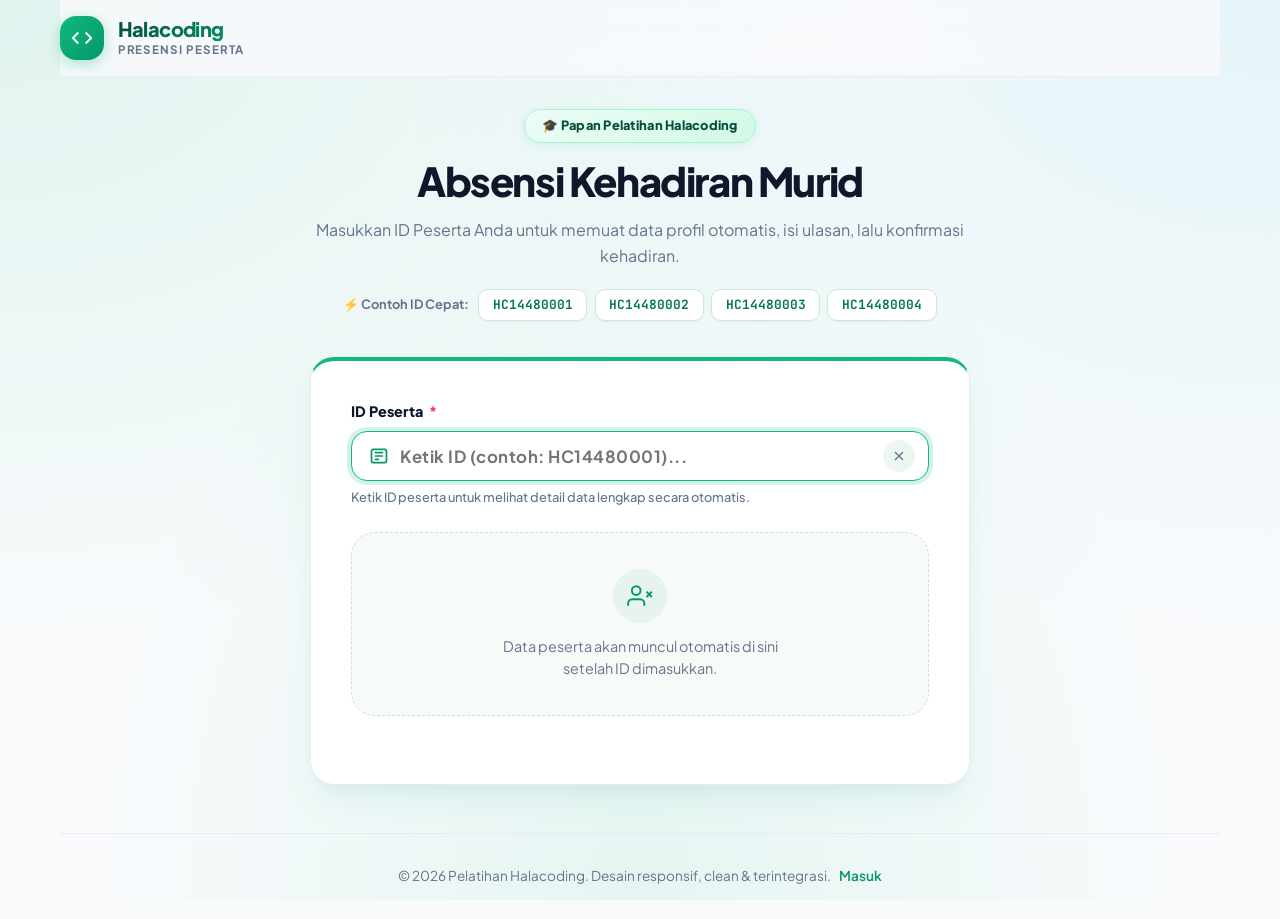
==== halacoding/index.html @ ab11a2e5 "nurid" ====
<!DOCTYPE html>
<html lang="id">

<head>
  <meta charset="UTF-8">
  <meta name="viewport" content="width=device-width, initial-scale=1.0">
  <title>Absensi Kehadiran Murid</title>
  <meta name="description" content="Sistem Presensi Pelatihan Halacoding - Cepat, Akurat, dan Terintegrasi Real-time">
  <link rel="icon" type="image/png" href="logo.png">
  <link rel="preconnect" href="https://fonts.googleapis.com">
  <link rel="preconnect" href="https://fonts.gstatic.com" crossorigin>
  <link href="https://fonts.googleapis.com/css2?family=Plus+Jakarta+Sans:wght@400;500;600;700;800&display=swap"
    rel="stylesheet">
  <link rel="stylesheet" href="style.css">
</head>

<body>
  <div class="app-container">
    <!-- Header / Navigation Bar -->
    <header class="navbar">
      <div class="nav-brand-wrap">
        <div class="nav-brand">
          <div class="logo-icon" id="brandLogoContainer">
            <img src="logo.png" alt="Logo Halacoding" id="brandLogoImg" class="brand-logo-img" style="display: none;"
              onload="this.style.display='block'; this.parentElement.classList.add('has-custom-logo');"
              onerror="this.style.display='none';">
            <svg viewBox="0 0 24 24" fill="none" stroke="currentColor" stroke-width="2">
              <polyline points="16 18 22 12 16 6"></polyline>
              <polyline points="8 6 2 12 8 18"></polyline>
            </svg>
          </div>
          <div class="brand-text">
            <span class="brand-name">Halacoding</span>
            <span class="brand-sub">Presensi Peserta</span>
          </div>
        </div>
      </div>
    </header>

    <!-- MAIN CONTENT WRAPPER -->
    <main class="main-content">

      <!-- ================= VIEW 1: ROLE PESERTA ================= -->
      <section id="viewPeserta" class="view-section active">
        <div class="section-hero">
          <div class="hero-badge">🎓 Papan Pelatihan Halacoding</div>
          <h1 class="hero-title">Absensi Kehadiran Murid</h1>
          <p class="hero-desc">Masukkan ID Peserta Anda untuk memuat data profil otomatis, isi ulasan, lalu konfirmasi
            kehadiran.</p>

          <!-- Quick ID Chips for Easy Mobile Testing -->
          <div class="quick-id-container">
            <span class="quick-label">⚡ Contoh ID Cepat:</span>
            <div class="quick-chips">
              <button type="button" class="chip-btn" onclick="fillQuickId('HC14480001')">HC14480001</button>
              <button type="button" class="chip-btn" onclick="fillQuickId('HC14480002')">HC14480002</button>
              <button type="button" class="chip-btn" onclick="fillQuickId('HC14480003')">HC14480003</button>
              <button type="button" class="chip-btn" onclick="fillQuickId('HC14480004')">HC14480004</button>
            </div>
          </div>
        </div>

        <div class="card form-card">
          <form id="formPresensi" onsubmit="handlePresensiSubmit(event)">
            <!-- Input ID Section -->
            <div class="form-group id-search-group">
              <label for="inputPesertaId" class="form-label">
                <span>ID Peserta</span>
                <span class="required">*</span>
              </label>
              <div class="input-with-action">
                <div class="input-icon-wrap">
                  <svg viewBox="0 0 24 24" fill="none" stroke="currentColor" stroke-width="2">
                    <rect x="3" y="4" width="18" height="16" rx="2"></rect>
                    <line x1="7" y1="8" x2="17" y2="8"></line>
                    <line x1="7" y1="12" x2="17" y2="12"></line>
                    <line x1="7" y1="16" x2="12" y2="16"></line>
                  </svg>
                </div>
                <input type="text" id="inputPesertaId" placeholder="Ketik ID (contoh: HC14480001)..." autocomplete="off"
                  autocapitalize="characters" autocorrect="off" spellcheck="false" autofocus
                  oninput="handleIdLookup()" />
                <button type="button" id="btnClearId" class="clear-btn" onclick="resetFormPeserta()" title="Bersihkan">
                  <svg viewBox="0 0 24 24" fill="none" stroke="currentColor" stroke-width="2">
                    <line x1="18" y1="6" x2="6" y2="18"></line>
                    <line x1="6" y1="6" x2="18" y2="18"></line>
                  </svg>
                </button>
              </div>
              <small class="helper-text" id="idHelperText">Ketik ID peserta untuk melihat detail data lengkap secara
                otomatis.</small>
            </div>

            <!-- Peserta Details Result Box (Initially hidden / empty state) -->
            <div id="pesertaDetailBox" class="peserta-detail-box state-empty">
              <!-- Empty state view -->
              <div class="empty-state" id="emptyStateLookup">
                <div class="empty-icon">
                  <svg viewBox="0 0 24 24" fill="none" stroke="currentColor" stroke-width="1.8">
                    <path d="M16 21v-2a4 4 0 0 0-4-4H5a4 4 0 0 0-4 4v2"></path>
                    <circle cx="8.5" cy="7" r="4"></circle>
                    <line x1="18" y1="8" x2="23" y2="13"></line>
                    <line x1="23" y1="8" x2="18" y2="13"></line>
                  </svg>
                </div>
                <p>Data peserta akan muncul otomatis di sini setelah ID dimasukkan.</p>
              </div>

              <!-- Found state profile card -->
              <div class="profile-card" id="profileCard" style="display: none;">
                <div class="profile-header">
                  <div class="avatar-wrapper" id="profileAvatar">
                    <!-- SVG Avatar dynamically injected -->
                  </div>
                  <div class="profile-main-meta">
                    <div class="profile-tag" id="profileBatch">Batch 4 - 2026</div>
                    <h3 class="profile-name" id="profileNama">Nama Peserta</h3>
                    <div class="profile-id-badge" id="profileIdBadge">HC-101</div>
                  </div>
                  <div class="status-indicator-badge" id="profileStatusBadge">
                    <span class="dot"></span>
                    <span id="profileStatusText">Siap Presensi</span>
                  </div>
                </div>

                <div class="profile-grid">
                  <div class="grid-item">
                    <span class="grid-label">Program Kelas</span>
                    <strong class="grid-value" id="profileTrack">-</strong>
                  </div>
                  <div class="grid-item">
                    <span class="grid-label">WhatsApp</span>
                    <strong class="grid-value" id="profileWhatsapp">-</strong>
                  </div>
                  <div class="grid-item">
                    <span class="grid-label">Institusi / Asal</span>
                    <strong class="grid-value" id="profileInstansi">-</strong>
                  </div>
                  <div class="grid-item">
                    <span class="grid-label">Mentor Pembimbing</span>
                    <strong class="grid-value" id="profileMentor">-</strong>
                  </div>
                </div>

                <!-- Warning if already attended -->
                <div id="alreadyAttendedAlert" class="alert-box alert-warning" style="display: none;">
                  <svg viewBox="0 0 24 24" fill="none" stroke="currentColor" stroke-width="2">
                    <circle cx="12" cy="12" r="10"></circle>
                    <line x1="12" y1="8" x2="12" y2="12"></line>
                    <line x1="12" y1="16" x2="12.01" y2="16"></line>
                  </svg>
                  <div>
                    <strong>Pemberitahuan:</strong> Peserta ini sudah melakukan presensi hari ini pada <span
                      id="prevAttendedTime">-</span>. Anda dapat memperbarui kritik & saran jika diperlukan.
                  </div>
                </div>
              </div>
            </div>

            <!-- Kritik dan Saran Section (Visible when ID is matched) -->
            <div id="feedbackSection" class="feedback-section" style="display: none;">
              <div class="form-group">
                <label for="inputKritikSaran" class="form-label">
                  <span>Masukan Kritik & Saran</span>
                  <span class="optional-tag">(Sangat Berharga)</span>
                </label>
                <textarea id="inputKritikSaran" rows="3"
                  placeholder="Tuliskan pengalaman, kesan, materi yang ingin dipelajari, atau saran perbaikan untuk pelatihan Halacoding hari ini..."></textarea>
              </div>

              <!-- Rating Pelatihan (Kesan Cepat) -->
              <div class="form-group rating-group">
                <label class="form-label">Kepuasan Materi Hari Ini:</label>
                <div class="rating-options">
                  <label class="rating-pill">
                    <input type="radio" name="ratingPelatihan" value="5" checked>
                    <span>🔥 Sangat Puas</span>
                  </label>
                  <label class="rating-pill">
                    <input type="radio" name="ratingPelatihan" value="4">
                    <span>👍 Bagus & Jelas</span>
                  </label>
                  <label class="rating-pill">
                    <input type="radio" name="ratingPelatihan" value="3">
                    <span>👌 Cukup Baik</span>
                  </label>
                </div>
              </div>

              <!-- Action Submit Button -->
              <div class="form-actions">
                <button type="submit" id="btnSubmitPresensi" class="btn-primary btn-submit">
                  <svg viewBox="0 0 24 24" fill="none" stroke="currentColor" stroke-width="2">
                    <path d="M22 11.08V12a10 10 0 1 1-5.93-9.14"></path>
                    <polyline points="22 4 12 14.01 9 11.01"></polyline>
                  </svg>
                  <span>Konfirmasi Presensi Sekarang</span>
                </button>
              </div>
            </div>
          </form>
        </div>
      </section>

      <!-- ================= VIEW 1.5: HALAMAN LOGIN ADMIN ================= -->
      <section id="viewAdminLogin" class="view-section" style="display: none;">
        <div class="login-container">
          <div class="card form-card login-card">
            <div class="login-header">
              <div class="login-icon-badge">
                <svg viewBox="0 0 24 24" fill="none" stroke="currentColor" stroke-width="2">
                  <rect x="3" y="11" width="18" height="11" rx="2" ry="2"></rect>
                  <path d="M7 11V7a5 5 0 0 1 10 0v4"></path>
                </svg>
              </div>
              <div class="hero-badge">🔐 Akses Khusus Pengelola</div>
              <h2 class="login-title">Login Administrator</h2>
              <p class="login-desc">Masukkan akun admin Anda untuk mengelola data rekap presensi pelatihan Halacoding.
              </p>
            </div>

            <!-- Error Notification -->
            <div id="loginErrorAlert" class="alert-box alert-login-error" style="display: none;">
              <svg viewBox="0 0 24 24" fill="none" stroke="currentColor" stroke-width="2">
                <circle cx="12" cy="12" r="10"></circle>
                <line x1="12" y1="8" x2="12" y2="12"></line>
                <line x1="12" y1="16" x2="12.01" y2="16"></line>
              </svg>
              <div id="loginErrorMessage">Username atau password salah!</div>
            </div>

            <form id="formAdminLogin" onsubmit="handleAdminLoginSubmit(event)">
              <div class="form-group">
                <label for="inputAdminUsername" class="form-label">
                  <span>Username Admin</span>
                  <span class="required">*</span>
                </label>
                <div class="input-with-action">
                  <div class="input-icon-wrap">
                    <svg viewBox="0 0 24 24" fill="none" stroke="currentColor" stroke-width="2">
                      <path d="M20 21v-2a4 4 0 0 0-4-4H8a4 4 0 0 0-4 4v2"></path>
                      <circle cx="12" cy="7" r="4"></circle>
                    </svg>
                  </div>
                  <input type="text" id="inputAdminUsername" placeholder="Masukkan username..." autocomplete="username"
                    required />
                </div>
              </div>

              <div class="form-group">
                <label for="inputAdminPassword" class="form-label">
                  <span>Password Admin</span>
                  <span class="required">*</span>
                </label>
                <div class="input-with-action">
                  <div class="input-icon-wrap">
                    <svg viewBox="0 0 24 24" fill="none" stroke="currentColor" stroke-width="2">
                      <rect x="3" y="11" width="18" height="11" rx="2" ry="2"></rect>
                      <path d="M7 11V7a5 5 0 0 1 10 0v4"></path>
                    </svg>
                  </div>
                  <input type="password" id="inputAdminPassword" placeholder="Masukkan password..."
                    autocomplete="current-password" required />
                  <button type="button" class="password-toggle-btn" onclick="toggleAdminPasswordVisibility()"
                    title="Lihat/Sembunyikan Password">
                    <svg id="eyeIcon" viewBox="0 0 24 24" fill="none" stroke="currentColor" stroke-width="2">
                      <path d="M1 12s4-8 11-8 11 8 11 8-4 8-11 8-11-8-11-8z"></path>
                      <circle cx="12" cy="12" r="3"></circle>
                    </svg>
                  </button>
                </div>
              </div>



              <div class="login-actions">
                <button type="submit" id="btnSubmitAdminLogin" class="btn-primary btn-submit">
                  <svg viewBox="0 0 24 24" fill="none" stroke="currentColor" stroke-width="2">
                    <path d="M15 3h4a2 2 0 0 1 2 2v14a2 2 0 0 1-2 2h-4"></path>
                    <polyline points="10 17 15 12 10 7"></polyline>
                    <line x1="15" y1="12" x2="3" y2="12"></line>
                  </svg>
                  <span>Masuk ke Dashboard Admin</span>
                </button>

                <button type="button" class="btn-secondary btn-block" onclick="switchRole('peserta')">
                  <span>← Kembali ke Halaman Peserta</span>
                </button>
              </div>
            </form>
          </div>
        </div>
      </section>

      <!-- ================= VIEW 2: ROLE ADMIN (REKAP DATA) ================= -->
      <section id="viewAdmin" class="view-section" style="display: none;">
        <div class="admin-header-bar">
          <div>
            <div class="admin-title-badge-row">
              <span class="hero-badge badge-admin">⚡ Dashboard Pengelola</span>
              <span class="status-live-pill"><span class="pulse-dot"></span> Database MySQL Aktif</span>
            </div>
            <h2 class="admin-title">Rekap Presensi Pelatihan Halacoding</h2>
            <p class="admin-desc">Pantau kehadiran peserta dan tinjau kritik serta saran secara real-time.</p>
          </div>
          <div class="admin-actions-top">
            <button class="btn-secondary" onclick="switchRole('peserta')" title="Kembali ke formulir presensi peserta">
              <svg viewBox="0 0 24 24" fill="none" stroke="currentColor" stroke-width="2">
                <path d="M19 12H5M12 19l-7-7 7-7" />
              </svg>
              <span>Form Presensi</span>
            </button>
            <button class="btn-secondary" onclick="exportDataExcel()"
              title="Ekspor data rekap presensi ke file Microsoft Excel (.xlsx)">
              <svg viewBox="0 0 24 24" fill="none" stroke="currentColor" stroke-width="2">
                <path d="M21 15v4a2 2 0 0 1-2 2H5a2 2 0 0 1-2-2v-4"></path>
                <polyline points="7 10 12 15 17 10"></polyline>
                <line x1="12" y1="15" x2="12" y2="3"></line>
              </svg>
              <span>Export Excel</span>
            </button>
            <button class="btn-primary" onclick="openImportModal()" id="btnImportPeserta"
              title="Import data peserta baru sekaligus dari file Excel atau CSV">
              <svg viewBox="0 0 24 24" fill="none" stroke="currentColor" stroke-width="2">
                <path d="M21 15v4a2 2 0 0 1-2 2H5a2 2 0 0 1-2-2v-4"></path>
                <polyline points="17 8 12 3 7 8"></polyline>
                <line x1="12" y1="3" x2="12" y2="15"></line>
              </svg>
              <span>Import Peserta</span>
            </button>
            <button class="btn-danger" onclick="confirmResetPeserta()" id="btnKosongkanPeserta"
              title="Kosongkan seluruh data peserta master">
              <svg viewBox="0 0 24 24" fill="none" stroke="currentColor" stroke-width="2">
                <path d="M16 21v-2a4 4 0 0 0-4-4H5a4 4 0 0 0-4 4v2"></path>
                <circle cx="8.5" cy="7" r="4"></circle>
                <line x1="18" y1="8" x2="23" y2="13"></line>
                <line x1="23" y1="8" x2="18" y2="13"></line>
              </svg>
              <span>Kosongkan Peserta</span>
            </button>
            <button class="btn-danger" onclick="confirmResetData()" title="Hapus seluruh riwayat presensi">
              <svg viewBox="0 0 24 24" fill="none" stroke="currentColor" stroke-width="2">
                <polyline points="3 6 5 6 21 6"></polyline>
                <path d="M19 6v14a2 2 0 0 1-2 2H7a2 2 0 0 1-2-2V6m3 0V4a2 2 0 0 1 2-2h4a2 2 0 0 1 2 2v2"></path>
              </svg>
              <span>Reset Rekap</span>
            </button>
            <button class="btn-secondary btn-logout" onclick="handleAdminLogout()" title="Keluar dari sesi Admin">
              <svg viewBox="0 0 24 24" fill="none" stroke="currentColor" stroke-width="2">
                <path d="M9 21H5a2 2 0 0 1-2-2V5a2 2 0 0 1 2-2h4"></path>
                <polyline points="16 17 21 12 16 7"></polyline>
                <line x1="21" y1="12" x2="9" y2="12"></line>
              </svg>
              <span>Keluar (Logout)</span>
            </button>
          </div>
        </div>

        <!-- Metric Stat Cards -->
        <div class="stats-grid">
          <div class="stat-card">
            <div class="stat-icon icon-blue">
              <svg viewBox="0 0 24 24" fill="none" stroke="currentColor" stroke-width="2">
                <path d="M17 21v-2a4 4 0 0 0-4-4H5a4 4 0 0 0-4 4v2"></path>
                <circle cx="9" cy="7" r="4"></circle>
                <path d="M23 21v-2a4 4 0 0 0-3-3.87"></path>
                <path d="M16 3.13a4 4 0 0 1 0 7.75"></path>
              </svg>
            </div>
            <div class="stat-content">
              <span class="stat-label">Total Terdaftar</span>
              <h3 class="stat-value" id="statTotalPeserta">0</h3>
            </div>
          </div>

          <div class="stat-card">
            <div class="stat-icon icon-green">
              <svg viewBox="0 0 24 24" fill="none" stroke="currentColor" stroke-width="2">
                <path d="M22 11.08V12a10 10 0 1 1-5.93-9.14"></path>
                <polyline points="22 4 12 14.01 9 11.01"></polyline>
              </svg>
            </div>
            <div class="stat-content">
              <span class="stat-label">Hadir Hari Ini</span>
              <h3 class="stat-value" id="statTotalHadir">0</h3>
            </div>
          </div>

          <div class="stat-card">
            <div class="stat-icon icon-orange">
              <svg viewBox="0 0 24 24" fill="none" stroke="currentColor" stroke-width="2">
                <circle cx="12" cy="12" r="10"></circle>
                <line x1="12" y1="8" x2="12" y2="12"></line>
                <line x1="12" y1="16" x2="12.01" y2="16"></line>
              </svg>
            </div>
            <div class="stat-content">
              <span class="stat-label">Belum Presensi</span>
              <h3 class="stat-value" id="statBelumHadir">0</h3>
            </div>
          </div>

          <div class="stat-card">
            <div class="stat-icon icon-purple">
              <svg viewBox="0 0 24 24" fill="none" stroke="currentColor" stroke-width="2">
                <path
                  d="M21 11.5a8.38 8.38 0 0 1-.9 3.8 8.5 8.5 0 0 1-7.6 4.7 8.38 8.38 0 0 1-3.8-.9L3 21l1.9-5.7a8.38 8.38 0 0 1-.9-3.8 8.5 8.5 0 0 1 4.7-7.6 8.38 8.38 0 0 1 3.8-.9h.5a8.48 8.48 0 0 1 8 8v.5z">
                </path>
              </svg>
            </div>
            <div class="stat-content">
              <span class="stat-label">Total Saran Masuk</span>
              <h3 class="stat-value" id="statTotalFeedback">0</h3>
            </div>
          </div>
        </div>

        <!-- Table Filtering & Search Toolbar -->
        <div class="card table-card">
          <div class="table-toolbar">
            <div class="search-box">
              <svg viewBox="0 0 24 24" fill="none" stroke="currentColor" stroke-width="2">
                <circle cx="11" cy="11" r="8"></circle>
                <line x1="21" y1="21" x2="16.65" y2="16.65"></line>
              </svg>
              <input type="text" id="adminSearchInput" placeholder="Cari berdasarkan nama, ID, atau instansi..."
                oninput="renderAdminTable()" />
            </div>

            <div class="filter-controls">
              <select id="filterTrack" onchange="renderAdminTable()">
                <option value="ALL">Semua Kelas / Track</option>
                <option value="Fullstack Web (React & Node)">Fullstack Web</option>
                <option value="Python & AI Engineering">Python & AI</option>
                <option value="Mobile App (Flutter)">Mobile Flutter</option>
                <option value="UI/UX & Product Design">UI/UX Design</option>
                <option value="Cloud & DevOps">Cloud & DevOps</option>
              </select>

              <select id="filterStatus" onchange="renderAdminTable()">
                <option value="ALL">Semua Status</option>
                <option value="HADIR">Hadir</option>
                <option value="BELUM">Belum Presensi</option>
              </select>
            </div>
          </div>

          <!-- Attendance Table Responsive -->
          <div class="table-responsive">
            <table class="data-table">
              <thead>
                <tr>
                  <th>No</th>
                  <th>ID Peserta</th>
                  <th>Peserta</th>
                  <th>Kelas & Instansi</th>
                  <th>Waktu Presensi</th>
                  <th>Status</th>
                  <th>Kritik & Saran</th>
                  <th>Aksi</th>
                </tr>
              </thead>
              <tbody id="adminTableBody">
                <!-- Dynamically loaded rows -->
              </tbody>
            </table>
          </div>

          <!-- Empty table indicator -->
          <div id="tableEmptyState" class="table-empty" style="display: none;">
            <p>Tidak ada data peserta yang cocok dengan filter atau pencarian Anda.</p>
          </div>
        </div>
      </section>

    </main>

    <!-- Footer -->
    <footer class="app-footer">
      <p>© 2026 Pelatihan Halacoding. Desain responsif, clean & terintegrasi. <a href="javascript:void(0)"
          id="btnAdminMasuk" class="footer-link-masuk" onclick="openAdminLogin()" title="Halaman Login Admin">Masuk</a>
      </p>
    </footer>
  </div>

  <!-- ================= POP-UP CENTANG MENARIK (SUCCESS MODAL) ================= -->
  <div id="modalSuccess" class="modal-backdrop" onclick="closeModalOnBackdrop(event)">
    <!-- Fullscreen Confetti Particle Canvas -->
    <canvas id="confettiCanvas" class="confetti-canvas-fullscreen"></canvas>

    <div class="modal-card modal-success-card" onclick="event.stopPropagation()">
      <button class="modal-close-corner" onclick="closeSuccessModal()" title="Tutup pop-up" aria-label="Tutup">
        <svg viewBox="0 0 24 24" fill="none" stroke="currentColor" stroke-width="2.5">
          <line x1="18" y1="6" x2="6" y2="18"></line>
          <line x1="6" y1="6" x2="18" y2="18"></line>
        </svg>
      </button>

      <!-- Animated Checkmark Container with Radiant Rings -->
      <div class="success-hero-header">
        <div class="pulse-ring ring-1"></div>
        <div class="pulse-ring ring-2"></div>
        <div class="checkmark-circle-celebrate">
          <svg class="checkmark-svg" viewBox="0 0 52 52">
            <circle class="checkmark-circle-bg" cx="26" cy="26" r="24" fill="none" />
            <path class="checkmark-check" fill="none" d="M14.1 27.2l7.1 7.2 16.7-16.8" />
          </svg>
        </div>
      </div>

      <div class="modal-body-content">
        <div class="success-badge-wrap">
          <span class="badge-success-pill">
            <span class="pulse-dot"></span>
            Presensi Berhasil Dikonfirmasi
          </span>
        </div>

        <h2 class="modal-title">Terima Kasih, <span id="modalPesertaNama">Peserta</span>! 🎉</h2>
        <p class="modal-subtitle">Kehadiran Anda pada sesi pelatihan <strong>Halacoding</strong> hari ini telah berhasil
          diverifikasi dan tersimpan otomatis ke database.</p>

        <!-- Digital Attendance Pass Card -->
        <div class="digital-pass-card">
          <div class="pass-header">
            <div class="pass-badge">
              <svg viewBox="0 0 24 24" fill="none" stroke="currentColor" stroke-width="2">
                <path d="M12 22s8-4 8-10V5l-8-3-8 3v7c0 6 8 10 8 10z"></path>
              </svg>
              <span>OFFICIAL ATTENDANCE PASS</span>
            </div>
            <div class="pass-status-tag">
              <span class="dot-green"></span>
              <span>TERCATAT HADIR</span>
            </div>
          </div>

          <div class="pass-body">
            <div class="pass-row">
              <div class="pass-col">
                <span class="pass-label">ID PESERTA</span>
                <span class="pass-id-badge" id="modalPesertaId">HC-101</span>
              </div>
              <div class="pass-col">
                <span class="pass-label">WAKTU PRESENSI</span>
                <strong class="pass-val text-mono" id="modalTimestamp">-</strong>
              </div>
            </div>

            <div class="pass-divider"></div>

            <div class="pass-row">
              <div class="pass-col full-width">
                <span class="pass-label">PROGRAM KELAS</span>
                <strong class="pass-val highlight-val" id="modalPesertaTrack">-</strong>
              </div>
            </div>

            <div class="pass-row" id="modalInstansiRow">
              <div class="pass-col full-width">
                <span class="pass-label">ASAL INSTITUSI / SEKOLAH</span>
                <strong class="pass-val" id="modalPesertaInstansi">-</strong>
              </div>
            </div>

            <div class="pass-row feedback-row" id="modalFeedbackRow" style="display: none;">
              <div class="pass-col full-width">
                <span class="pass-label">CATATAN KRITIK & SARAN</span>
                <div class="pass-feedback-quote">
                  <span class="quote-mark">“</span>
                  <em id="modalFeedbackText">-</em>
                  <span class="quote-mark">”</span>
                </div>
              </div>
            </div>
          </div>

          <div class="pass-footer">
            <div class="pass-security-seal">
              <svg viewBox="0 0 24 24" fill="none" stroke="currentColor" stroke-width="2">
                <rect x="3" y="11" width="18" height="11" rx="2" ry="2"></rect>
                <path d="M7 11V7a5 5 0 0 1 10 0v4"></path>
              </svg>
              <span>Tersinkron Database Server Pelatihan</span>
            </div>
          </div>
        </div>

        <!-- Action Buttons -->
        <div class="modal-buttons-celebrate">
          <button type="button" class="btn-primary btn-block btn-celebrate-primary" onclick="closeSuccessModal()">
            <svg viewBox="0 0 24 24" fill="none" stroke="currentColor" stroke-width="2.5">
              <polyline points="20 6 9 17 4 12"></polyline>
            </svg>
            <span>Selesai & Tutup</span>
          </button>

          <button type="button" class="btn-secondary btn-block btn-copy-proof" onclick="copyAttendanceProof()">
            <svg viewBox="0 0 24 24" fill="none" stroke="currentColor" stroke-width="2">
              <rect x="9" y="9" width="13" height="13" rx="2" ry="2"></rect>
              <path d="M5 15H4a2 2 0 0 1-2-2V4a2 2 0 0 1 2-2h9a2 2 0 0 1 2 2v1"></path>
            </svg>
            <span>Salin Bukti Presensi (WhatsApp)</span>
          </button>

          <button type="button" class="btn-link-rekap" onclick="goToAdminRekap()">
            <span>Lihat Rekap Seluruh Peserta &rarr;</span>
          </button>
        </div>
      </div>
    </div>
  </div>

  <!-- Detail Feedback Modal for Admin -->
  <div id="modalDetailFeedback" class="modal-backdrop" onclick="closeFeedbackDetailModal(event)">
    <div class="modal-card feedback-detail-card">
      <div class="modal-header-simple">
        <h3>Detail Masukan Peserta</h3>
        <button class="close-x-btn" onclick="closeFeedbackDetailModalDirect()">&times;</button>
      </div>
      <div class="modal-body-simple">
        <div class="detail-author">
          <div id="detailAvatarSmall" class="avatar-small"></div>
          <div>
            <h4 id="detailPesertaNama">-</h4>
            <span id="detailPesertaMeta">-</span>
          </div>
        </div>
        <div class="detail-feedback-box">
          <label>Kritik, Saran & Kesan:</label>
          <p id="detailFeedbackContent">Tidak ada masukan yang dituliskan.</p>
        </div>
        <div class="detail-rating-display">
          <span>Tingkat Kepuasan: </span>
          <strong id="detailRatingValue">🔥 Sangat Puas</strong>
        </div>
      </div>
      <div class="modal-actions-simple">
        <button class="btn-primary" onclick="closeFeedbackDetailModalDirect()">Tutup</button>
      </div>
    </div>
  </div>

  <!-- Modal Import Data Peserta Halacoding -->
  <div id="modalImportPeserta" class="modal-backdrop" onclick="closeImportModalOnBackdrop(event)">
    <div class="modal-card modal-card-large">
      <div class="modal-header-simple">
        <div class="modal-header-title-wrap">
          <div class="modal-header-icon-wrap">
            <svg viewBox="0 0 24 24" fill="none" stroke="currentColor" stroke-width="2">
              <path d="M21 15v4a2 2 0 0 1-2 2H5a2 2 0 0 1-2-2v-4"></path>
              <polyline points="17 8 12 3 7 8"></polyline>
              <line x1="12" y1="3" x2="12" y2="15"></line>
            </svg>
          </div>
          <div>
            <h3 class="modal-main-title">Import Data Peserta Halacoding</h3>
            <p class="modal-sub-title">Tambah atau perbarui data master peserta secara massal menggunakan file Excel
              (.xlsx) atau CSV.</p>
          </div>
        </div>
        <button type="button" class="close-x-btn" onclick="closeImportModal()">&times;</button>
      </div>

      <div class="modal-body-scrollable">
        <!-- Step 1: Download Template -->
        <div class="import-card-step">
          <div class="step-header">
            <span class="step-num-pill">Langkah 1</span>
            <div class="step-title-text">
              <h4>Unduh Format / Template Excel</h4>
              <p>Isi template ini dengan data peserta Anda agar kolom langsung teridentifikasi sistem.</p>
            </div>
          </div>
          <div class="template-action-buttons">
            <button type="button" class="btn-download-tmpl btn-tmpl-excel" onclick="downloadTemplateExcel()">
              <svg viewBox="0 0 24 24" fill="none" stroke="currentColor" stroke-width="2">
                <path d="M14 2H6a2 2 0 0 0-2 2v16a2 2 0 0 0 2 2h12a2 2 0 0 0 2-2V8z"></path>
                <polyline points="14 2 14 8 20 8"></polyline>
                <line x1="8" y1="13" x2="16" y2="13"></line>
                <line x1="8" y1="17" x2="16" y2="17"></line>
                <polyline points="10 9 9 9 8 9"></polyline>
              </svg>
              <div>
                <strong>Unduh Template Excel (.xlsx)</strong>
                <small>Format Microsoft Excel resmi (Direkomendasikan)</small>
              </div>
            </button>
            <button type="button" class="btn-download-tmpl btn-tmpl-csv" onclick="downloadTemplateCSV()">
              <svg viewBox="0 0 24 24" fill="none" stroke="currentColor" stroke-width="2">
                <path d="M14 2H6a2 2 0 0 0-2 2v16a2 2 0 0 0 2 2h12a2 2 0 0 0 2-2V8z"></path>
                <polyline points="14 2 14 8 20 8"></polyline>
              </svg>
              <div>
                <strong>Unduh Template CSV (.csv)</strong>
                <small>Format teks pemisah koma / semikolon</small>
              </div>
            </button>
          </div>
        </div>

        <!-- Step 2: Upload Dropzone -->
        <div class="import-card-step">
          <div class="step-header">
            <span class="step-num-pill">Langkah 2</span>
            <div class="step-title-text">
              <h4>Unggah File Excel atau CSV</h4>
              <p>Pilih file dari komputer Anda atau seret file langsung ke area di bawah.</p>
            </div>
          </div>

          <div class="import-dropzone" id="importDropzone" onclick="triggerImportFileInput()"
            ondragover="handleImportDragOver(event)" ondragleave="handleImportDragLeave(event)"
            ondrop="handleImportDrop(event)">
            <input type="file" id="fileImportPeserta"
              accept=".xlsx, .xls, .csv, application/vnd.openxmlformats-officedocument.spreadsheetml.sheet, application/vnd.ms-excel, text/csv"
              style="display: none;" onchange="handleImportFileSelect(event)" />
            <div class="dropzone-inner-icon">
              <svg viewBox="0 0 24 24" fill="none" stroke="currentColor" stroke-width="1.8">
                <path d="M21 15v4a2 2 0 0 1-2 2H5a2 2 0 0 1-2-2v-4"></path>
                <polyline points="17 8 12 3 7 8"></polyline>
                <line x1="12" y1="3" x2="12" y2="15"></line>
              </svg>
            </div>
            <div class="dropzone-inner-title">
              <strong>Klik untuk memilih file</strong> atau seret file ke area ini
            </div>
            <div class="dropzone-inner-hint">Mendukung format: Microsoft Excel (.xlsx, .xls) & Comma Separated (.csv)
            </div>
          </div>

          <!-- File Loaded Info Card -->
          <div id="fileLoadedCard" class="file-loaded-card" style="display: none;">
            <div class="file-loaded-icon">
              <svg viewBox="0 0 24 24" fill="none" stroke="currentColor" stroke-width="2">
                <path d="M13 2H6a2 2 0 0 0-2 2v16a2 2 0 0 0 2 2h12a2 2 0 0 0 2-2V9z"></path>
                <polyline points="13 2 13 9 20 9"></polyline>
              </svg>
            </div>
            <div class="file-loaded-details">
              <span class="file-loaded-name" id="importFileName">nama_file.xlsx</span>
              <span class="file-loaded-meta" id="importFileMeta">0 KB • Menghitung baris...</span>
            </div>
            <button type="button" class="file-loaded-remove-btn" onclick="resetImportFile()" title="Ganti file">
              <svg viewBox="0 0 24 24" fill="none" stroke="currentColor" stroke-width="2">
                <line x1="18" y1="6" x2="6" y2="18"></line>
                <line x1="6" y1="6" x2="18" y2="18"></line>
              </svg>
            </button>
          </div>
        </div>

        <!-- Step 3: Import Mode Settings -->
        <div class="import-card-step">
          <div class="step-header">
            <span class="step-num-pill">Langkah 3</span>
            <div class="step-title-text">
              <h4>Metode Penggabungan Data</h4>
              <p>Tentukan bagaimana sistem menangani data peserta yang sudah ada.</p>
            </div>
          </div>
          <div class="import-mode-radios">
            <label class="mode-radio-box">
              <input type="radio" name="importMergeMode" value="merge" checked>
              <div class="mode-radio-desc">
                <span class="mode-radio-heading">🔄 Tambah & Perbarui (Direkomendasikan)</span>
                <span class="mode-radio-sub">Peserta baru akan ditambahkan. Peserta dengan ID yang sama akan diperbarui
                  datanya. Riwayat presensi yang telah dicatat tetap tersimpan aman.</span>
              </div>
            </label>
            <label class="mode-radio-box">
              <input type="radio" name="importMergeMode" value="replace">
              <div class="mode-radio-desc">
                <span class="mode-radio-heading">⚠️ Gantikan Semua Peserta (Reset Master)</span>
                <span class="mode-radio-sub">Seluruh daftar master peserta sebelumnya akan diganti sepenuhnya dengan
                  data baru dari file ini.</span>
              </div>
            </label>
          </div>
        </div>

        <!-- Preview Table Section -->
        <div id="importPreviewArea" class="import-preview-area" style="display: none;">
          <div class="preview-status-bar">
            <span class="preview-badge-pill" id="previewBadgeCount">✓ 0 Peserta Valid</span>
            <span class="preview-skipped-text" id="previewSkippedCount" style="display: none;"></span>
          </div>
          <div class="table-responsive preview-table-container">
            <table class="data-table preview-data-table">
              <thead>
                <tr>
                  <th>No</th>
                  <th>ID Peserta</th>
                  <th>Nama Lengkap</th>
                  <th>WhatsApp</th>
                  <th>Track Pelatihan</th>
                  <th>Institusi / Asal</th>
                  <th>Mentor</th>
                  <th>Batch</th>
                </tr>
              </thead>
              <tbody id="importPreviewTableBody">
                <!-- Rows injected dynamically -->
              </tbody>
            </table>
          </div>
          <div id="previewMoreInfo" class="preview-more-info" style="display: none;"></div>
        </div>

      </div>

      <!-- Modal Footer Action Buttons -->
      <div class="modal-footer-action-bar">
        <button type="button" class="btn-secondary" onclick="closeImportModal()">
          <span>Batal</span>
        </button>
        <button type="button" class="btn-primary" id="btnConfirmImportAction" onclick="executeImportParticipants()"
          disabled>
          <svg viewBox="0 0 24 24" fill="none" stroke="currentColor" stroke-width="2">
            <polyline points="20 6 9 17 4 12"></polyline>
          </svg>
          <span>Konfirmasi & Simpan Import</span>
        </button>
      </div>
    </div>
  </div>

  <!-- Toast Notification Element -->
  <div id="toastNotification" class="toast-notification" style="display: none;">
    <div class="toast-icon" id="toastIcon">✓</div>
    <div class="toast-message" id="toastMessage">Operasi berhasil dilakukan</div>
  </div>

  <!-- Scripts: SheetJS for Excel (.xlsx/.xls) reading & writing -->
  <script src="xlsx.full.min.js"></script>
  <!-- Data Master Peserta (Tersimpan Langsung di Kode) -->
  <script src="data-peserta.js"></script>
  <script src="app.js"></script>
</body>

</html>
---- halacoding/style.css ----
/* ========================================================
   Halacoding Attendance System - Ultra-Modern & Mobile-First
   Theme: Radiant Emerald Glassmorphism & High-Contrast Slate
   Designed for Exceptional Polish, Mobile Responsiveness & Speed
   ======================================================== */

@import url('https://fonts.googleapis.com/css2?family=Plus+Jakarta+Sans:wght@400;500;600;700;800&family=JetBrains+Mono:wght@500;700&display=swap');

:root {
  --font-sans: 'Plus Jakarta Sans', -apple-system, BlinkMacSystemFont, "Segoe UI", Roboto, sans-serif;
  --font-mono: 'JetBrains Mono', monospace;

  /* Modern Emerald Palette */
  --emerald-50: #ecfdf5;
  --emerald-100: #d1fae5;
  --emerald-200: #a7f3d0;
  --emerald-300: #6ee7b7;
  --emerald-400: #34d399;
  --emerald-500: #10b981;
  --emerald-600: #059669;
  --emerald-700: #047857;
  --emerald-800: #065f46;
  --emerald-900: #064e3b;
  --emerald-950: #022c22;

  /* Accent Colors */
  --cyan-accent: #06b6d4;
  --cyan-light: #cffafe;
  --violet-accent: #8b5cf6;
  --violet-light: #ede9fe;
  --amber-accent: #f59e0b;
  --amber-light: #fef3c7;
  --rose-accent: #f43f5e;
  --rose-light: #ffe4e6;

  /* Text & Surfaces */
  --bg-body: #f8fafc;
  --bg-card: rgba(255, 255, 255, 0.94);
  --bg-card-subtle: rgba(248, 250, 252, 0.85);
  --border-card: rgba(226, 232, 240, 0.85);
  --border-card-hover: rgba(16, 185, 129, 0.35);

  --text-main: #0f172a;
  --text-body: #334155;
  --text-muted: #64748b;
  --text-light: #94a3b8;

  /* Gradients */
  --grad-primary: linear-gradient(135deg, #10b981 0%, #059669 100%);
  --grad-primary-hover: linear-gradient(135deg, #34d399 0%, #10b981 100%);
  --grad-text: linear-gradient(135deg, #064e3b 0%, #059669 100%);
  --grad-soft: linear-gradient(135deg, #ecfdf5 0%, #d1fae5 100%);
  --grad-dark: linear-gradient(135deg, #0f172a 0%, #1e293b 100%);
  --grad-accent: linear-gradient(135deg, #10b981 0%, #06b6d4 100%);

  /* Multi-Layered Shadows */
  --shadow-xs: 0 1px 2px 0 rgba(15, 23, 42, 0.05);
  --shadow-sm: 0 2px 4px 0 rgba(15, 23, 42, 0.05), 0 1px 2px -1px rgba(15, 23, 42, 0.05);
  --shadow-md: 0 8px 20px -4px rgba(15, 23, 42, 0.06), 0 4px 8px -2px rgba(15, 23, 42, 0.04);
  --shadow-lg: 0 16px 36px -8px rgba(16, 185, 129, 0.12), 0 8px 16px -4px rgba(15, 23, 42, 0.04);
  --shadow-xl: 0 24px 48px -12px rgba(16, 185, 129, 0.16), 0 12px 24px -6px rgba(15, 23, 42, 0.05);
  --shadow-btn: 0 8px 24px -4px rgba(16, 185, 129, 0.4);
  --shadow-glow: 0 0 25px rgba(16, 185, 129, 0.3);

  /* Border Radii */
  --radius-xs: 6px;
  --radius-sm: 10px;
  --radius-md: 16px;
  --radius-lg: 24px;
  --radius-xl: 32px;
  --radius-full: 9999px;

  /* Transitions */
  --transition: all 0.22s cubic-bezier(0.16, 1, 0.3, 1);
  --transition-slow: all 0.4s cubic-bezier(0.16, 1, 0.3, 1);
}

/* CSS Reset & Defaults */
*, *::before, *::after {
  box-sizing: border-box;
  margin: 0;
  padding: 0;
  -webkit-tap-highlight-color: transparent;
}

html {
  scroll-behavior: smooth;
  text-size-adjust: 100%;
  -webkit-text-size-adjust: 100%;
}

body {
  font-family: var(--font-sans);
  background-color: var(--bg-body);
  background-image: 
    radial-gradient(at 0% 0%, rgba(16, 185, 129, 0.1) 0px, transparent 50%),
    radial-gradient(at 100% 0%, rgba(6, 182, 212, 0.08) 0px, transparent 50%),
    radial-gradient(at 50% 100%, rgba(16, 185, 129, 0.08) 0px, transparent 60%);
  background-attachment: fixed;
  color: var(--text-body);
  line-height: 1.5;
  -webkit-font-smoothing: antialiased;
  -moz-osx-font-smoothing: grayscale;
  min-height: 100vh;
  display: flex;
  flex-direction: column;
  overflow-x: hidden;
}

/* App Container */
.app-container {
  display: flex;
  flex-direction: column;
  min-height: 100vh;
  max-width: 1200px;
  margin: 0 auto;
  width: 100%;
  padding: 0 1.25rem;
}

/* ========================================================
   HEADER / NAVBAR (GLASSMORPHIC & MOBILE-READY)
   ======================================================== */
.navbar {
  display: flex;
  align-items: center;
  justify-content: space-between;
  padding: 1rem 0;
  border-bottom: 1px solid rgba(226, 232, 240, 0.7);
  gap: 1rem;
  position: sticky;
  top: 0;
  z-index: 40;
  background: rgba(248, 250, 252, 0.85);
  backdrop-filter: blur(16px);
  -webkit-backdrop-filter: blur(16px);
  transition: var(--transition);
}

.nav-brand-wrap {
  display: flex;
  align-items: center;
}

.nav-brand {
  display: flex;
  align-items: center;
  gap: 0.85rem;
  text-decoration: none;
}

.logo-icon {
  width: 44px;
  height: 44px;
  border-radius: var(--radius-md);
  background: var(--grad-primary);
  display: flex;
  align-items: center;
  justify-content: center;
  color: #ffffff;
  box-shadow: 0 4px 14px rgba(16, 185, 129, 0.35);
  flex-shrink: 0;
  transition: var(--transition);
}

.logo-icon:hover {
  transform: scale(1.05) rotate(2deg);
}

.logo-icon svg {
  width: 22px;
  height: 22px;
}

.logo-icon.has-custom-logo {
  background: transparent;
  box-shadow: none;
  width: auto;
  height: auto;
  min-width: 44px;
  max-height: 48px;
  padding: 0;
  border-radius: var(--radius-sm);
}

.logo-icon.has-custom-logo svg {
  display: none !important;
}

.logo-icon.has-custom-logo:hover {
  transform: scale(1.04);
}

.brand-logo-img {
  max-height: 44px;
  max-width: 180px;
  width: auto;
  height: auto;
  object-fit: contain;
  display: none;
  border-radius: var(--radius-sm);
}

.brand-text {
  display: flex;
  flex-direction: column;
}

.brand-name {
  font-size: 1.25rem;
  font-weight: 800;
  letter-spacing: -0.03em;
  background: var(--grad-text);
  -webkit-background-clip: text;
  -webkit-text-fill-color: transparent;
  line-height: 1.2;
}

.brand-sub {
  font-size: 0.725rem;
  font-weight: 700;
  color: var(--text-muted);
  text-transform: uppercase;
  letter-spacing: 0.08em;
}

/* Nav Actions Container */
.nav-actions-wrap {
  display: flex;
  align-items: center;
  gap: 0.75rem;
}

/* Header Right Session Status Badge */
.session-status-badge {
  display: inline-flex;
  align-items: center;
  gap: 0.55rem;
  background: rgba(236, 253, 245, 0.95);
  border: 1px solid var(--emerald-200);
  color: var(--emerald-800);
  padding: 0.4rem 0.95rem;
  border-radius: var(--radius-full);
  font-size: 0.785rem;
  font-weight: 700;
  box-shadow: 0 1px 3px rgba(16, 185, 129, 0.08);
  letter-spacing: 0.01em;
}

/* Back to Katalog Button */
.btn-back-katalog {
  display: inline-flex;
  align-items: center;
  gap: 0.45rem;
  padding: 0.5rem 0.95rem;
  font-size: 0.825rem;
  font-weight: 700;
  color: var(--text-body);
  background: var(--bg-card);
  border: 1px solid var(--border-card);
  border-radius: var(--radius-full);
  text-decoration: none;
  transition: var(--transition);
  box-shadow: var(--shadow-xs);
  white-space: nowrap;
}

.btn-back-katalog svg {
  width: 14px;
  height: 14px;
  color: var(--emerald-600);
}

.btn-back-katalog:hover {
  background: #ffffff;
  border-color: var(--emerald-500);
  color: var(--emerald-700);
  transform: translateY(-1px);
  box-shadow: var(--shadow-sm);
}

/* Role Switcher Pill */
.role-switcher-container {
  display: flex;
  align-items: center;
}

.role-pill {
  display: flex;
  background: #e2ede7;
  padding: 4px;
  border-radius: var(--radius-full);
  gap: 4px;
  border: 1px solid rgba(167, 243, 208, 0.6);
  box-shadow: inset 0 1px 3px rgba(0, 0, 0, 0.05);
}

.role-btn {
  display: inline-flex;
  align-items: center;
  gap: 0.45rem;
  padding: 0.5rem 1.1rem;
  font-size: 0.85rem;
  font-weight: 700;
  font-family: inherit;
  border: none;
  background: transparent;
  color: var(--text-muted);
  border-radius: var(--radius-full);
  cursor: pointer;
  transition: var(--transition);
  min-height: 38px;
}

.role-btn svg {
  width: 15px;
  height: 15px;
}

.role-btn:hover {
  color: var(--emerald-900);
}

.role-btn.active {
  background: var(--grad-primary);
  color: #ffffff;
  box-shadow: 0 3px 12px rgba(16, 185, 129, 0.4);
}

.rekap-badge {
  background: rgba(255, 255, 255, 0.28);
  color: #ffffff;
  font-size: 0.7rem;
  padding: 2px 7px;
  border-radius: var(--radius-full);
  font-weight: 800;
  margin-left: 2px;
}

.role-btn:not(.active) .rekap-badge {
  background: #c3e6d5;
  color: var(--emerald-900);
}

/* ========================================================
   MAIN CONTENT WRAPPER
   ======================================================== */
.main-content {
  flex: 1;
  padding: 2rem 0 3rem;
}

.view-section {
  animation: fadeInView 0.35s cubic-bezier(0.16, 1, 0.3, 1) forwards;
}

@keyframes fadeInView {
  from {
    opacity: 0;
    transform: translateY(8px);
  }
  to {
    opacity: 1;
    transform: translateY(0);
  }
}

/* ========================================================
   HERO SECTION
   ======================================================== */
.section-hero {
  text-align: center;
  max-width: 680px;
  margin: 0 auto 2.25rem;
}

.hero-badge {
  display: inline-flex;
  align-items: center;
  gap: 0.4rem;
  background: var(--grad-soft);
  color: var(--emerald-900);
  border: 1px solid var(--emerald-200);
  font-size: 0.8rem;
  font-weight: 800;
  padding: 0.4rem 1.1rem;
  border-radius: var(--radius-full);
  margin-bottom: 0.85rem;
  box-shadow: 0 2px 10px rgba(16, 185, 129, 0.12);
  letter-spacing: 0.02em;
}

.badge-admin {
  background: #f3e8ff;
  border-color: #e9d5ff;
  color: #7e22ce;
}

.admin-title-badge-row {
  display: flex;
  align-items: center;
  gap: 0.65rem;
  flex-wrap: wrap;
  margin-bottom: 0.65rem;
}

.status-live-pill {
  display: inline-flex;
  align-items: center;
  gap: 0.45rem;
  background: #ecfdf5;
  color: #047857;
  border: 1px solid #a7f3d0;
  font-size: 0.75rem;
  font-weight: 700;
  padding: 0.25rem 0.75rem;
  border-radius: var(--radius-full);
}

.pulse-dot {
  width: 7px;
  height: 7px;
  background: #10b981;
  border-radius: 50%;
  box-shadow: 0 0 8px #10b981;
  animation: pulse-ring 1.8s infinite cubic-bezier(0.4, 0, 0.6, 1);
}

@keyframes pulse-ring {
  0%, 100% {
    opacity: 1;
    transform: scale(1);
  }
  50% {
    opacity: 0.5;
    transform: scale(1.3);
  }
}

.hero-title {
  font-size: clamp(1.85rem, 4.5vw, 2.5rem);
  font-weight: 800;
  letter-spacing: -0.035em;
  color: var(--text-main);
  line-height: 1.22;
  margin-bottom: 0.75rem;
}

.hero-desc {
  font-size: 1rem;
  color: var(--text-muted);
  line-height: 1.6;
}

/* Quick ID Chips */
.quick-id-container {
  margin-top: 1.25rem;
  display: flex;
  align-items: center;
  justify-content: center;
  gap: 0.55rem;
  flex-wrap: wrap;
}

.quick-label {
  font-size: 0.8rem;
  font-weight: 700;
  color: var(--text-muted);
}

.quick-chips {
  display: flex;
  gap: 0.45rem;
  flex-wrap: wrap;
  justify-content: center;
}

.chip-btn {
  background: #ffffff;
  border: 1.5px solid #cce8da;
  padding: 0.35rem 0.85rem;
  border-radius: var(--radius-sm);
  font-size: 0.8rem;
  font-family: var(--font-mono);
  font-weight: 700;
  color: var(--emerald-700);
  cursor: pointer;
  transition: var(--transition);
  box-shadow: var(--shadow-xs);
  min-height: 32px;
}

.chip-btn:hover {
  background: var(--grad-soft);
  border-color: var(--emerald-500);
  color: var(--emerald-900);
  transform: translateY(-2px);
  box-shadow: 0 4px 12px rgba(16, 185, 129, 0.22);
}

.chip-btn:active {
  transform: scale(0.96);
}

/* ========================================================
   CARD CONTAINERS & FORMS
   ======================================================== */
.card {
  background: var(--bg-card);
  backdrop-filter: blur(20px);
  -webkit-backdrop-filter: blur(20px);
  border: 1px solid var(--border-card);
  border-radius: var(--radius-lg);
  box-shadow: var(--shadow-lg);
  overflow: hidden;
  transition: var(--transition);
}

.form-card {
  max-width: 660px;
  margin: 0 auto;
  padding: 2.5rem;
  border-top: 4px solid var(--emerald-500);
  position: relative;
}

.form-group {
  margin-bottom: 1.5rem;
}

.form-label {
  display: flex;
  align-items: center;
  gap: 0.35rem;
  font-size: 0.9rem;
  font-weight: 800;
  color: var(--text-main);
  margin-bottom: 0.55rem;
}

.required {
  color: var(--rose-accent);
}

.optional-tag {
  font-size: 0.75rem;
  font-weight: 600;
  color: var(--emerald-600);
}

.input-with-action {
  position: relative;
  display: flex;
  align-items: center;
}

.input-icon-wrap {
  position: absolute;
  left: 1.1rem;
  color: var(--emerald-600);
  display: flex;
  align-items: center;
  pointer-events: none;
  z-index: 2;
}

.input-icon-wrap svg {
  width: 20px;
  height: 20px;
}

input[type="text"],
input[type="password"],
textarea,
select {
  width: 100%;
  font-family: var(--font-sans);
  font-size: 1rem;
  color: var(--text-main);
  background: #ffffff;
  border: 1.5px solid #d2e8dd;
  border-radius: var(--radius-md);
  padding: 0.85rem 1.1rem;
  outline: none;
  transition: var(--transition);
  -webkit-appearance: none;
}

.input-with-action input[type="text"],
.input-with-action input[type="password"] {
  padding-left: 3rem;
  padding-right: 3.2rem;
  font-weight: 700;
  letter-spacing: 0.03em;
  font-size: 1.05rem;
}

input[type="password"] {
  letter-spacing: 0.15em;
}

input[type="text"]:focus,
input[type="password"]:focus,
textarea:focus,
select:focus {
  border-color: var(--emerald-500);
  box-shadow: 0 0 0 4px rgba(16, 185, 129, 0.18);
  background: #ffffff;
}

.clear-btn,
.password-toggle-btn {
  position: absolute;
  right: 0.85rem;
  background: #edf7f2;
  border: none;
  border-radius: var(--radius-full);
  width: 32px;
  height: 32px;
  display: flex;
  align-items: center;
  justify-content: center;
  color: var(--text-muted);
  cursor: pointer;
  transition: var(--transition);
  z-index: 2;
}

.clear-btn svg,
.password-toggle-btn svg {
  width: 16px;
  height: 16px;
}

.clear-btn:hover,
.password-toggle-btn:hover {
  background: #d8ece0;
  color: var(--emerald-900);
  transform: scale(1.05);
}

.helper-text {
  display: block;
  font-size: 0.8rem;
  color: var(--text-muted);
  margin-top: 0.45rem;
  font-weight: 500;
}

/* ========================================================
   PESERTA DETAIL RESULT BOX (DIGITAL ID PASS STYLE)
   ======================================================== */
.peserta-detail-box {
  background: #f7fbf8;
  border: 1.5px dashed #cbe3d6;
  border-radius: var(--radius-lg);
  margin-bottom: 1.75rem;
  transition: var(--transition);
  overflow: hidden;
}

.peserta-detail-box.state-empty {
  padding: 2.25rem 1.5rem;
  text-align: center;
}

.empty-state {
  display: flex;
  flex-direction: column;
  align-items: center;
  gap: 0.85rem;
}

.empty-icon {
  width: 54px;
  height: 54px;
  border-radius: 50%;
  background: #e6f4ed;
  display: flex;
  align-items: center;
  justify-content: center;
  color: var(--emerald-600);
}

.empty-icon svg {
  width: 26px;
  height: 26px;
}

.empty-state p {
  font-size: 0.9rem;
  color: var(--text-muted);
  max-width: 320px;
}

.peserta-detail-box.state-found {
  border-style: solid;
  border-color: #b7e0cc;
  background: #ffffff;
  padding: 1.6rem;
  box-shadow: 0 8px 24px rgba(16, 185, 129, 0.1);
  animation: slideUpFound 0.3s cubic-bezier(0.16, 1, 0.3, 1) forwards;
}

@keyframes slideUpFound {
  from {
    opacity: 0;
    transform: translateY(12px);
  }
  to {
    opacity: 1;
    transform: translateY(0);
  }
}

.profile-card {
  display: flex;
  flex-direction: column;
  gap: 1.35rem;
}

.profile-header {
  display: flex;
  align-items: center;
  gap: 1.1rem;
  padding-bottom: 1.25rem;
  border-bottom: 1px solid #eef6f1;
  position: relative;
}

.avatar-wrapper {
  width: 60px;
  height: 60px;
  border-radius: var(--radius-md);
  display: flex;
  align-items: center;
  justify-content: center;
  font-size: 1.35rem;
  font-weight: 800;
  box-shadow: 0 6px 18px rgba(0, 0, 0, 0.12);
  flex-shrink: 0;
}

.profile-main-meta {
  flex: 1;
  min-width: 0;
}

.profile-tag {
  display: inline-block;
  font-size: 0.725rem;
  font-weight: 700;
  text-transform: uppercase;
  color: var(--emerald-700);
  background: #ecfdf5;
  padding: 2px 8px;
  border-radius: var(--radius-sm);
  margin-bottom: 0.25rem;
  letter-spacing: 0.04em;
}

.profile-name {
  font-size: 1.25rem;
  font-weight: 800;
  color: var(--text-main);
  letter-spacing: -0.02em;
  line-height: 1.25;
  white-space: nowrap;
  overflow: hidden;
  text-overflow: ellipsis;
}

.profile-id-badge {
  font-family: var(--font-mono);
  font-size: 0.85rem;
  font-weight: 700;
  color: var(--emerald-800);
  margin-top: 0.2rem;
}

.status-indicator-badge {
  display: inline-flex;
  align-items: center;
  gap: 0.45rem;
  padding: 0.35rem 0.85rem;
  border-radius: var(--radius-full);
  font-size: 0.775rem;
  font-weight: 700;
  background: #ecfdf5;
  color: #047857;
  border: 1px solid #a7f3d0;
  flex-shrink: 0;
}

.status-indicator-badge .dot {
  width: 7px;
  height: 7px;
  border-radius: 50%;
  background: #10b981;
  box-shadow: 0 0 6px #10b981;
}

.status-indicator-badge.attended {
  background: #fef3c7;
  color: #92400e;
  border-color: #fde68a;
}

.status-indicator-badge.attended .dot {
  background: #f59e0b;
  box-shadow: 0 0 6px #f59e0b;
}

/* Profile Grid */
.profile-grid {
  display: grid;
  grid-template-columns: repeat(2, 1fr);
  gap: 1rem;
}

.grid-item {
  background: #f8fafc;
  border: 1px solid #e2e8f0;
  border-radius: var(--radius-md);
  padding: 0.85rem 1rem;
  display: flex;
  flex-direction: column;
  gap: 0.2rem;
  transition: var(--transition);
}

.grid-item:hover {
  background: #ffffff;
  border-color: var(--emerald-300);
  box-shadow: var(--shadow-xs);
}

.grid-label {
  font-size: 0.75rem;
  font-weight: 700;
  text-transform: uppercase;
  color: var(--text-muted);
  letter-spacing: 0.04em;
}

.grid-value {
  font-size: 0.925rem;
  font-weight: 700;
  color: var(--text-main);
  word-break: break-word;
}

/* Alert Box */
.alert-box {
  display: flex;
  align-items: flex-start;
  gap: 0.85rem;
  padding: 1rem 1.15rem;
  border-radius: var(--radius-md);
  font-size: 0.875rem;
  line-height: 1.5;
  margin-top: 0.75rem;
}

.alert-box svg {
  width: 20px;
  height: 20px;
  flex-shrink: 0;
  margin-top: 1px;
}

.alert-warning {
  background: #fffbeb;
  border: 1px solid #fef08a;
  color: #854d0e;
}

.alert-login-error {
  background: #fef2f2;
  border: 1px solid #fecaca;
  color: #991b1b;
  margin-bottom: 1.5rem;
}

/* ========================================================
   FEEDBACK & RATING SECTION
   ======================================================== */
.feedback-section {
  animation: fadeInView 0.3s ease-out;
}

textarea#inputKritikSaran {
  min-height: 95px;
  resize: vertical;
  line-height: 1.6;
}

.rating-group {
  margin-bottom: 1.75rem;
}

.rating-options {
  display: grid;
  grid-template-columns: repeat(3, 1fr);
  gap: 0.65rem;
  margin-top: 0.5rem;
}

.rating-pill {
  position: relative;
  display: flex;
  align-items: center;
  justify-content: center;
  padding: 0.85rem 0.75rem;
  background: #f8fafc;
  border: 1.5px solid #e2e8f0;
  border-radius: var(--radius-md);
  font-size: 0.875rem;
  font-weight: 700;
  color: var(--text-body);
  cursor: pointer;
  transition: var(--transition);
  text-align: center;
  min-height: 48px;
}

.rating-pill input[type="radio"] {
  position: absolute;
  opacity: 0;
  pointer-events: none;
}

.rating-pill:hover {
  background: #ffffff;
  border-color: var(--emerald-400);
  transform: translateY(-1px);
}

.rating-pill:has(input[type="radio"]:checked) {
  background: var(--grad-soft);
  border-color: var(--emerald-500);
  color: var(--emerald-950);
  box-shadow: 0 4px 14px rgba(16, 185, 129, 0.2);
  transform: translateY(-2px);
}

/* ========================================================
   BUTTONS
   ======================================================== */
.btn-primary,
.btn-secondary,
.btn-danger {
  display: inline-flex;
  align-items: center;
  justify-content: center;
  gap: 0.55rem;
  padding: 0.85rem 1.6rem;
  font-size: 0.95rem;
  font-weight: 700;
  font-family: inherit;
  border-radius: var(--radius-md);
  border: none;
  cursor: pointer;
  transition: var(--transition);
  min-height: 48px;
  text-decoration: none;
  position: relative;
  overflow: hidden;
}

.btn-primary svg,
.btn-secondary svg,
.btn-danger svg {
  width: 18px;
  height: 18px;
  flex-shrink: 0;
}

.btn-primary {
  background: var(--grad-primary);
  color: #ffffff;
  box-shadow: var(--shadow-btn);
}

.btn-primary:hover {
  background: var(--grad-primary-hover);
  transform: translateY(-2px);
  box-shadow: 0 10px 28px -4px rgba(16, 185, 129, 0.5);
}

.btn-primary:active {
  transform: scale(0.98);
}

.btn-submit {
  width: 100%;
  font-size: 1.05rem;
  padding: 1rem 1.75rem;
  min-height: 54px;
  border-radius: var(--radius-md);
  letter-spacing: -0.01em;
}

.btn-secondary {
  background: #ffffff;
  color: var(--text-main);
  border: 1.5px solid #d2e8dd;
  box-shadow: var(--shadow-xs);
}

.btn-secondary:hover {
  background: #f8fafc;
  border-color: var(--emerald-500);
  color: var(--emerald-900);
  transform: translateY(-1px);
  box-shadow: var(--shadow-sm);
}

.btn-secondary:active {
  transform: scale(0.98);
}

.btn-danger {
  background: #ffffff;
  color: #dc2626;
  border: 1.5px solid #fecaca;
  box-shadow: var(--shadow-xs);
}

.btn-danger:hover {
  background: #fef2f2;
  border-color: #ef4444;
  color: #b91c1c;
  transform: translateY(-1px);
}

.btn-block {
  width: 100%;
}

/* ========================================================
   ADMIN LOGIN VIEW
   ======================================================== */
.login-container {
  display: flex;
  justify-content: center;
  align-items: center;
  padding: 1.5rem 0;
}

.login-card {
  max-width: 480px;
  width: 100%;
  padding: 2.5rem;
  border-top: 4px solid var(--violet-accent);
}

.login-header {
  text-align: center;
  margin-bottom: 1.75rem;
}

.login-icon-badge {
  width: 58px;
  height: 58px;
  border-radius: var(--radius-md);
  background: var(--violet-light);
  color: var(--violet-accent);
  display: flex;
  align-items: center;
  justify-content: center;
  margin: 0 auto 1rem;
}

.login-icon-badge svg {
  width: 28px;
  height: 28px;
}

.login-title {
  font-size: 1.65rem;
  font-weight: 800;
  color: var(--text-main);
  letter-spacing: -0.03em;
  margin-bottom: 0.4rem;
}

.login-desc {
  font-size: 0.875rem;
  color: var(--text-muted);
  line-height: 1.5;
}

.login-actions {
  display: flex;
  flex-direction: column;
  gap: 0.75rem;
  margin-top: 1.75rem;
}

/* ========================================================
   ADMIN DASHBOARD VIEW
   ======================================================== */
.admin-header-bar {
  display: flex;
  justify-content: space-between;
  align-items: flex-start;
  gap: 1.5rem;
  margin-bottom: 2rem;
  flex-wrap: wrap;
}

.admin-title {
  font-size: clamp(1.65rem, 3.5vw, 2.15rem);
  font-weight: 800;
  color: var(--text-main);
  letter-spacing: -0.03em;
  line-height: 1.25;
  margin-bottom: 0.35rem;
}

.admin-desc {
  font-size: 0.95rem;
  color: var(--text-muted);
}

.admin-actions-top {
  display: flex;
  align-items: center;
  gap: 0.55rem;
  flex-wrap: wrap;
}

.admin-actions-top button {
  padding: 0.65rem 1.05rem;
  font-size: 0.85rem;
  min-height: 42px;
}

/* Stats Metric Cards Grid */
.stats-grid {
  display: grid;
  grid-template-columns: repeat(4, 1fr);
  gap: 1.25rem;
  margin-bottom: 2rem;
}

.stat-card {
  background: var(--bg-card);
  backdrop-filter: blur(16px);
  -webkit-backdrop-filter: blur(16px);
  border: 1px solid var(--border-card);
  border-radius: var(--radius-lg);
  padding: 1.35rem 1.25rem;
  display: flex;
  align-items: center;
  gap: 1rem;
  box-shadow: var(--shadow-sm);
  transition: var(--transition);
}

.stat-card:hover {
  transform: translateY(-2px);
  box-shadow: var(--shadow-md);
  border-color: var(--border-card-hover);
}

.stat-icon {
  width: 52px;
  height: 52px;
  border-radius: var(--radius-md);
  display: flex;
  align-items: center;
  justify-content: center;
  flex-shrink: 0;
}

.stat-icon svg {
  width: 24px;
  height: 24px;
}

.icon-blue {
  background: #eff6ff;
  color: #2563eb;
}

.icon-green {
  background: #ecfdf5;
  color: #059669;
}

.icon-orange {
  background: #fffbeb;
  color: #d97706;
}

.icon-purple {
  background: #f5f3ff;
  color: #7c3aed;
}

.stat-content {
  display: flex;
  flex-direction: column;
}

.stat-label {
  font-size: 0.775rem;
  font-weight: 700;
  text-transform: uppercase;
  color: var(--text-muted);
  letter-spacing: 0.04em;
  margin-bottom: 0.2rem;
}

.stat-value {
  font-size: 1.85rem;
  font-weight: 800;
  color: var(--text-main);
  letter-spacing: -0.03em;
  line-height: 1.1;
}

/* Table Toolbar */
.table-card {
  padding: 0;
}

.table-toolbar {
  display: flex;
  align-items: center;
  justify-content: space-between;
  gap: 1rem;
  padding: 1.25rem 1.5rem;
  border-bottom: 1px solid #edf2f7;
  background: #ffffff;
}

.search-box {
  position: relative;
  flex: 1;
  max-width: 420px;
  display: flex;
  align-items: center;
}

.search-box svg {
  position: absolute;
  left: 1rem;
  width: 18px;
  height: 18px;
  color: var(--text-muted);
  pointer-events: none;
}

.search-box input {
  padding-left: 2.75rem;
  padding-top: 0.65rem;
  padding-bottom: 0.65rem;
  font-size: 0.9rem;
}

.filter-controls {
  display: flex;
  align-items: center;
  gap: 0.75rem;
}

.filter-controls select {
  padding: 0.65rem 1rem;
  font-size: 0.85rem;
  font-weight: 600;
  background-color: #ffffff;
  cursor: pointer;
  min-width: 170px;
}

/* Data Table */
.table-responsive {
  width: 100%;
  overflow-x: auto;
  -webkit-overflow-scrolling: touch;
}

.data-table {
  width: 100%;
  border-collapse: collapse;
  text-align: left;
  font-size: 0.875rem;
}

.data-table th {
  background: #f8fafc;
  color: var(--text-muted);
  font-weight: 800;
  text-transform: uppercase;
  font-size: 0.725rem;
  letter-spacing: 0.05em;
  padding: 0.95rem 1.25rem;
  border-bottom: 1.5px solid #e2e8f0;
  white-space: nowrap;
}

.data-table td {
  padding: 1rem 1.25rem;
  border-bottom: 1px solid #f1f5f9;
  vertical-align: middle;
  color: var(--text-body);
}

.data-table tbody tr {
  transition: var(--transition);
}

.data-table tbody tr:hover {
  background: #f8fbf9;
}

.user-cell {
  display: flex;
  align-items: center;
  gap: 0.85rem;
}

.user-avatar-tiny {
  width: 38px;
  height: 38px;
  border-radius: var(--radius-sm);
  display: flex;
  align-items: center;
  justify-content: center;
  font-size: 0.85rem;
  font-weight: 800;
  flex-shrink: 0;
}

.user-meta-name {
  font-weight: 700;
  color: var(--text-main);
  line-height: 1.3;
}

.user-meta-whatsapp {
  font-size: 0.775rem;
  color: var(--text-muted);
}

.badge-status {
  display: inline-flex;
  align-items: center;
  padding: 0.3rem 0.75rem;
  border-radius: var(--radius-full);
  font-size: 0.75rem;
  font-weight: 800;
  white-space: nowrap;
}

.badge-hadir {
  background: #ecfdf5;
  color: #047857;
  border: 1px solid #a7f3d0;
}

.badge-belum {
  background: #f1f5f9;
  color: #64748b;
  border: 1px solid #e2e8f0;
}

.feedback-preview-text {
  font-size: 0.825rem;
  color: var(--text-body);
  max-width: 220px;
  white-space: nowrap;
  overflow: hidden;
  text-overflow: ellipsis;
  margin-bottom: 0.2rem;
}

.feedback-btn-link {
  background: none;
  border: none;
  color: var(--emerald-600);
  font-size: 0.775rem;
  font-weight: 700;
  cursor: pointer;
  padding: 0;
  text-decoration: underline;
  text-underline-offset: 2px;
}

.feedback-btn-link:hover {
  color: var(--emerald-800);
}

.table-action-btn {
  padding: 0.35rem 0.75rem;
  font-size: 0.775rem;
  font-weight: 700;
  font-family: inherit;
  border-radius: var(--radius-sm);
  border: 1px solid #cbd5e1;
  background: #ffffff;
  color: var(--text-body);
  cursor: pointer;
  transition: var(--transition);
  white-space: nowrap;
}

.table-action-btn:hover {
  background: #f8fafc;
  border-color: var(--emerald-500);
  color: var(--emerald-700);
}

.table-empty {
  padding: 3rem 1.5rem;
  text-align: center;
  color: var(--text-muted);
  font-size: 0.95rem;
}

/* ========================================================
   MODALS (POP-UPS)
   ======================================================== */
.modal-backdrop {
  position: fixed;
  inset: 0;
  background: rgba(15, 23, 42, 0.65);
  backdrop-filter: blur(8px);
  -webkit-backdrop-filter: blur(8px);
  display: none;
  align-items: center;
  justify-content: center;
  z-index: 100;
  padding: 1.25rem;
  animation: fadeInModal 0.25s ease-out forwards;
}

.modal-backdrop.open {
  display: flex !important;
}

@keyframes fadeInModal {
  from { opacity: 0; }
  to { opacity: 1; }
}

.modal-card {
  background: #ffffff;
  border-radius: var(--radius-xl);
  box-shadow: 0 25px 60px -15px rgba(15, 23, 42, 0.25), 0 0 0 1px rgba(226, 232, 240, 0.8);
  width: 100%;
  max-width: 520px;
  position: relative;
  overflow: hidden;
  animation: scaleUpModal 0.3s cubic-bezier(0.16, 1, 0.3, 1) forwards;
}

@keyframes scaleUpModal {
  from {
    opacity: 0;
    transform: scale(0.92) translateY(10px);
  }
  to {
    opacity: 1;
    transform: scale(1) translateY(0);
  }
}

.modal-card-large {
  max-width: 820px;
  max-height: 90vh;
  display: flex;
  flex-direction: column;
}

/* Fullscreen Confetti Particle Canvas */
.confetti-canvas-fullscreen {
  position: fixed;
  inset: 0;
  width: 100vw;
  height: 100vh;
  pointer-events: none;
  z-index: 1050;
}

/* Success Celebratory Modal Specifics */
.modal-success-card {
  background: #ffffff;
  border-radius: 28px;
  width: 100%;
  max-width: 490px;
  box-shadow: 
    0 25px 60px -12px rgba(16, 185, 129, 0.35), 
    0 0 0 1px rgba(16, 185, 129, 0.2), 
    0 20px 45px rgba(15, 23, 42, 0.25);
  position: relative;
  overflow: hidden;
  max-height: 92vh;
  overflow-y: auto;
  animation: popInSpring 0.45s cubic-bezier(0.34, 1.56, 0.64, 1) forwards;
}

@keyframes popInSpring {
  0% {
    opacity: 0;
    transform: scale(0.7) translateY(40px);
  }
  100% {
    opacity: 1;
    transform: scale(1) translateY(0);
  }
}

/* Floating Corner Close Button */
.modal-close-corner {
  position: absolute;
  top: 1.15rem;
  right: 1.15rem;
  width: 36px;
  height: 36px;
  border-radius: 50%;
  background: #f1f5f9;
  border: none;
  cursor: pointer;
  display: flex;
  align-items: center;
  justify-content: center;
  color: var(--text-muted);
  transition: var(--transition);
  z-index: 10;
}

.modal-close-corner svg {
  width: 18px;
  height: 18px;
}

.modal-close-corner:hover {
  background: #fee2e2;
  color: #ef4444;
  transform: rotate(90deg);
}

/* Celebratory Checkmark Hero & Radiant Radar Pulse */
.success-hero-header {
  position: relative;
  display: flex;
  justify-content: center;
  align-items: center;
  padding-top: 2.75rem;
  padding-bottom: 0.75rem;
  background: radial-gradient(circle at 50% 65%, rgba(16, 185, 129, 0.16) 0%, transparent 72%);
}

.pulse-ring {
  position: absolute;
  top: 50%;
  left: 50%;
  transform: translate(-50%, -50%);
  border-radius: 50%;
  pointer-events: none;
}

.pulse-ring.ring-1 {
  width: 110px;
  height: 110px;
  border: 2px solid rgba(16, 185, 129, 0.4);
  animation: pulseRadar 2.2s ease-out infinite;
}

.pulse-ring.ring-2 {
  width: 145px;
  height: 145px;
  border: 1.5px dashed rgba(6, 182, 212, 0.35);
  animation: pulseRadar 2.2s ease-out 0.7s infinite;
}

@keyframes pulseRadar {
  0% {
    transform: translate(-50%, -50%) scale(0.8);
    opacity: 0.95;
  }
  100% {
    transform: translate(-50%, -50%) scale(1.4);
    opacity: 0;
  }
}

.checkmark-circle-celebrate {
  width: 88px;
  height: 88px;
  border-radius: 50%;
  background: linear-gradient(135deg, #ecfdf5 0%, #a7f3d0 100%);
  display: flex;
  align-items: center;
  justify-content: center;
  box-shadow: 0 12px 28px -4px rgba(16, 185, 129, 0.4), inset 0 2px 4px rgba(255, 255, 255, 0.8);
  position: relative;
  z-index: 2;
  border: 3px solid #ffffff;
}

.checkmark-svg {
  width: 52px;
  height: 52px;
  border-radius: 50%;
  display: block;
  stroke-width: 3.5;
  stroke: var(--emerald-600);
  stroke-miterlimit: 10;
  animation: fillCircle 0.4s ease-in-out 0.4s forwards, scaleCircle 0.3s ease-in-out 0.9s both;
}

.checkmark-circle-bg {
  stroke-dasharray: 166;
  stroke-dashoffset: 166;
  stroke-width: 3.5;
  stroke-miterlimit: 10;
  stroke: var(--emerald-500);
  animation: strokeCircle 0.6s cubic-bezier(0.65, 0, 0.45, 1) forwards;
}

.checkmark-check {
  transform-origin: 50% 50%;
  stroke-dasharray: 48;
  stroke-dashoffset: 48;
  animation: strokeCheck 0.35s cubic-bezier(0.65, 0, 0.45, 1) 0.6s forwards;
}

@keyframes strokeCircle {
  100% { stroke-dashoffset: 0; }
}

@keyframes strokeCheck {
  100% { stroke-dashoffset: 0; }
}

/* Modal Body Content */
.modal-body-content {
  padding: 1.25rem 1.75rem 2rem;
  text-align: center;
}

.success-badge-wrap {
  display: flex;
  justify-content: center;
  margin-bottom: 0.75rem;
}

.badge-success-pill {
  display: inline-flex;
  align-items: center;
  gap: 0.5rem;
  background: #ecfdf5;
  color: #047857;
  border: 1px solid #a7f3d0;
  font-size: 0.775rem;
  font-weight: 800;
  padding: 0.35rem 1rem;
  border-radius: var(--radius-full);
  letter-spacing: 0.02em;
}

.pulse-dot {
  width: 8px;
  height: 8px;
  border-radius: 50%;
  background: #10b981;
  box-shadow: 0 0 8px #10b981;
  animation: blinkDot 1.4s infinite;
}

@keyframes blinkDot {
  0%, 100% { opacity: 1; transform: scale(1); }
  50% { opacity: 0.4; transform: scale(0.8); }
}

.modal-title {
  font-size: 1.45rem;
  font-weight: 800;
  color: var(--text-main);
  letter-spacing: -0.02em;
  margin-bottom: 0.4rem;
  line-height: 1.3;
}

.modal-subtitle {
  font-size: 0.875rem;
  color: var(--text-muted);
  line-height: 1.5;
  margin-bottom: 1.25rem;
}

/* Digital Attendance Pass Card */
.digital-pass-card {
  background: linear-gradient(145deg, #f8fafc 0%, #f0fdf4 100%);
  border: 1.5px dashed #cbd5e1;
  border-radius: var(--radius-lg);
  padding: 1.15rem 1.25rem;
  margin: 1.25rem 0 1.5rem;
  text-align: left;
  box-shadow: inset 0 1px 2px rgba(255, 255, 255, 0.6), 0 4px 12px rgba(15, 23, 42, 0.03);
  position: relative;
}

.pass-header {
  display: flex;
  align-items: center;
  justify-content: space-between;
  padding-bottom: 0.75rem;
  border-bottom: 1px dashed #cbd5e1;
  margin-bottom: 0.85rem;
}

.pass-badge {
  display: flex;
  align-items: center;
  gap: 0.35rem;
  font-size: 0.675rem;
  font-weight: 800;
  color: var(--emerald-800);
  letter-spacing: 0.06em;
}

.pass-badge svg {
  width: 14px;
  height: 14px;
  color: var(--emerald-600);
}

.pass-status-tag {
  display: inline-flex;
  align-items: center;
  gap: 0.35rem;
  background: #10b981;
  color: #ffffff;
  padding: 0.2rem 0.65rem;
  border-radius: var(--radius-full);
  font-size: 0.675rem;
  font-weight: 800;
  letter-spacing: 0.04em;
}

.dot-green {
  width: 6px;
  height: 6px;
  border-radius: 50%;
  background: #ffffff;
}

.pass-body {
  display: flex;
  flex-direction: column;
  gap: 0.65rem;
}

.pass-row {
  display: flex;
  align-items: flex-start;
  gap: 0.75rem;
}

.pass-col {
  flex: 1;
}

.pass-col.full-width {
  flex: 1 1 100%;
}

.pass-label {
  display: block;
  font-size: 0.65rem;
  font-weight: 800;
  text-transform: uppercase;
  color: var(--text-muted);
  letter-spacing: 0.06em;
  margin-bottom: 0.2rem;
}

.pass-id-badge {
  display: inline-block;
  font-family: var(--font-mono);
  background: #0f172a;
  color: #34d399;
  font-size: 0.85rem;
  font-weight: 800;
  padding: 0.25rem 0.65rem;
  border-radius: var(--radius-xs);
  letter-spacing: 0.05em;
}

.pass-val {
  display: block;
  font-size: 0.875rem;
  font-weight: 700;
  color: var(--text-main);
  line-height: 1.3;
}

.pass-val.highlight-val {
  color: var(--emerald-700);
  font-weight: 800;
}

.text-mono {
  font-family: var(--font-mono);
  font-size: 0.8rem;
}

.pass-divider {
  height: 1px;
  background: #e2e8f0;
  margin: 0.2rem 0;
}

.pass-feedback-quote {
  background: #ffffff;
  border: 1px solid #e2e8f0;
  border-radius: var(--radius-sm);
  padding: 0.5rem 0.75rem;
  font-size: 0.825rem;
  color: var(--emerald-900);
  line-height: 1.4;
  margin-top: 0.25rem;
}

.pass-feedback-quote em {
  font-style: italic;
}

.quote-mark {
  color: var(--emerald-400);
  font-weight: 800;
  font-size: 1rem;
}

.pass-footer {
  margin-top: 0.85rem;
  padding-top: 0.65rem;
  border-top: 1px dashed #cbd5e1;
}

.pass-security-seal {
  display: flex;
  align-items: center;
  gap: 0.35rem;
  font-size: 0.7rem;
  color: var(--text-muted);
  font-weight: 600;
}

.pass-security-seal svg {
  width: 14px;
  height: 14px;
  color: var(--emerald-600);
}

/* Celebratory Action Buttons */
.modal-buttons-celebrate {
  display: flex;
  flex-direction: column;
  gap: 0.65rem;
}

.btn-celebrate-primary {
  display: flex;
  align-items: center;
  justify-content: center;
  gap: 0.5rem;
  background: var(--grad-primary);
  color: #ffffff;
  font-weight: 800;
  font-size: 0.95rem;
  padding: 0.9rem 1.5rem;
  border-radius: var(--radius-full);
  border: none;
  cursor: pointer;
  box-shadow: var(--shadow-btn);
  transition: var(--transition);
}

.btn-celebrate-primary:hover {
  background: var(--grad-primary-hover);
  transform: translateY(-2px);
  box-shadow: 0 10px 28px -4px rgba(16, 185, 129, 0.5);
}

.btn-celebrate-primary svg {
  width: 18px;
  height: 18px;
}

.btn-copy-proof {
  display: flex;
  align-items: center;
  justify-content: center;
  gap: 0.5rem;
  background: #ffffff;
  color: var(--emerald-700);
  border: 1.5px solid var(--emerald-300);
  font-weight: 700;
  font-size: 0.875rem;
  padding: 0.75rem 1.25rem;
  border-radius: var(--radius-full);
  cursor: pointer;
  transition: var(--transition);
}

.btn-copy-proof:hover {
  background: #f0fdf4;
  border-color: var(--emerald-500);
  transform: translateY(-1px);
  box-shadow: var(--shadow-sm);
}

.btn-copy-proof svg {
  width: 16px;
  height: 16px;
}

.btn-link-rekap {
  background: transparent;
  border: none;
  color: var(--text-muted);
  font-size: 0.8rem;
  font-weight: 700;
  cursor: pointer;
  padding: 0.5rem;
  transition: var(--transition);
  text-decoration: underline;
  text-underline-offset: 3px;
}

.btn-link-rekap:hover {
  color: var(--emerald-600);
}

/* Backward compatibility classes */
.modal-info-box {
  background: #f8fafc;
  border: 1px solid #e2e8f0;
  border-radius: var(--radius-md);
  padding: 1rem 1.25rem;
  margin-bottom: 1.75rem;
  text-align: left;
  display: flex;
  flex-direction: column;
  gap: 0.65rem;
}

.info-row {
  display: flex;
  justify-content: space-between;
  align-items: center;
  font-size: 0.85rem;
}

.info-row span {
  color: var(--text-muted);
}

.info-row strong {
  color: var(--text-main);
  font-weight: 700;
}

.modal-buttons {
  display: flex;
  flex-direction: column;
  gap: 0.65rem;
}

/* Modal Header Simple (Import, Detail) */
.modal-header-simple {
  display: flex;
  align-items: center;
  justify-content: space-between;
  padding: 1.5rem 1.75rem;
  border-bottom: 1px solid #edf2f7;
}

.modal-header-title-wrap {
  display: flex;
  align-items: center;
  gap: 0.85rem;
}

.modal-header-icon-wrap {
  width: 44px;
  height: 44px;
  border-radius: var(--radius-md);
  background: var(--grad-soft);
  color: var(--emerald-700);
  display: flex;
  align-items: center;
  justify-content: center;
  flex-shrink: 0;
}

.modal-header-icon-wrap svg {
  width: 22px;
  height: 22px;
}

.modal-main-title {
  font-size: 1.25rem;
  font-weight: 800;
  color: var(--text-main);
  letter-spacing: -0.02em;
}

.modal-sub-title {
  font-size: 0.8rem;
  color: var(--text-muted);
}

.close-x-btn {
  background: #f1f5f9;
  border: none;
  width: 34px;
  height: 34px;
  border-radius: 50%;
  font-size: 1.4rem;
  line-height: 1;
  color: var(--text-muted);
  cursor: pointer;
  display: flex;
  align-items: center;
  justify-content: center;
  transition: var(--transition);
}

.close-x-btn:hover {
  background: #e2e8f0;
  color: var(--text-main);
}

.modal-body-scrollable {
  padding: 1.5rem 1.75rem;
  overflow-y: auto;
  max-height: calc(90vh - 140px);
}

.modal-footer-action-bar {
  display: flex;
  align-items: center;
  justify-content: flex-end;
  gap: 0.75rem;
  padding: 1.25rem 1.75rem;
  border-top: 1px solid #edf2f7;
  background: #f8fafc;
}

/* Import Step Cards */
.import-card-step {
  margin-bottom: 1.5rem;
  background: #f8fafc;
  border: 1px solid #e2e8f0;
  border-radius: var(--radius-lg);
  padding: 1.35rem;
}

.step-header {
  display: flex;
  align-items: center;
  gap: 0.85rem;
  margin-bottom: 1rem;
}

.step-num-pill {
  background: var(--emerald-600);
  color: #ffffff;
  font-size: 0.725rem;
  font-weight: 800;
  text-transform: uppercase;
  padding: 0.25rem 0.75rem;
  border-radius: var(--radius-full);
  letter-spacing: 0.04em;
}

.step-title-text h4 {
  font-size: 1rem;
  font-weight: 800;
  color: var(--text-main);
  margin-bottom: 0.15rem;
}

.step-title-text p {
  font-size: 0.8rem;
  color: var(--text-muted);
}

.template-action-buttons {
  display: grid;
  grid-template-columns: repeat(2, 1fr);
  gap: 0.85rem;
}

.btn-download-tmpl {
  display: flex;
  align-items: center;
  gap: 0.85rem;
  padding: 1rem;
  background: #ffffff;
  border: 1.5px solid #d2e8dd;
  border-radius: var(--radius-md);
  text-align: left;
  cursor: pointer;
  transition: var(--transition);
}

.btn-download-tmpl svg {
  width: 26px;
  height: 26px;
  flex-shrink: 0;
}

.btn-tmpl-excel svg {
  color: #10b981;
}

.btn-tmpl-csv svg {
  color: #06b6d4;
}

.btn-download-tmpl strong {
  display: block;
  font-size: 0.85rem;
  color: var(--text-main);
}

.btn-download-tmpl small {
  font-size: 0.75rem;
  color: var(--text-muted);
}

.btn-download-tmpl:hover {
  border-color: var(--emerald-500);
  background: #f0fdf4;
  transform: translateY(-2px);
  box-shadow: var(--shadow-sm);
}

/* Import Dropzone */
.import-dropzone {
  border: 2px dashed #a7f3d0;
  background: #ffffff;
  border-radius: var(--radius-lg);
  padding: 2.25rem 1.5rem;
  text-align: center;
  cursor: pointer;
  transition: var(--transition);
  display: flex;
  flex-direction: column;
  align-items: center;
  gap: 0.5rem;
}

.import-dropzone:hover {
  border-color: var(--emerald-500);
  background: #f0fdf4;
}

.dropzone-inner-icon {
  width: 52px;
  height: 52px;
  border-radius: 50%;
  background: #e6f4ed;
  display: flex;
  align-items: center;
  justify-content: center;
  color: var(--emerald-600);
  margin-bottom: 0.35rem;
}

.dropzone-inner-icon svg {
  width: 24px;
  height: 24px;
}

.dropzone-inner-title {
  font-size: 0.95rem;
  color: var(--text-body);
}

.dropzone-inner-hint {
  font-size: 0.775rem;
  color: var(--text-muted);
}

.file-loaded-card {
  display: flex;
  align-items: center;
  gap: 0.85rem;
  padding: 0.85rem 1.1rem;
  background: #ffffff;
  border: 1.5px solid var(--emerald-300);
  border-radius: var(--radius-md);
  margin-top: 0.85rem;
}

.file-loaded-icon {
  width: 36px;
  height: 36px;
  background: #ecfdf5;
  color: var(--emerald-600);
  border-radius: var(--radius-sm);
  display: flex;
  align-items: center;
  justify-content: center;
  flex-shrink: 0;
}

.file-loaded-details {
  flex: 1;
  min-width: 0;
}

.file-loaded-name {
  display: block;
  font-weight: 700;
  font-size: 0.875rem;
  color: var(--text-main);
  white-space: nowrap;
  overflow: hidden;
  text-overflow: ellipsis;
}

.file-loaded-meta {
  font-size: 0.75rem;
  color: var(--text-muted);
}

.file-loaded-remove-btn {
  background: #f1f5f9;
  border: none;
  width: 28px;
  height: 28px;
  border-radius: 50%;
  display: flex;
  align-items: center;
  justify-content: center;
  cursor: pointer;
  color: var(--text-muted);
  transition: var(--transition);
}

.file-loaded-remove-btn:hover {
  background: #fee2e2;
  color: #ef4444;
}

/* Import Mode Radios */
.import-mode-radios {
  display: flex;
  flex-direction: column;
  gap: 0.75rem;
}

.mode-radio-box {
  display: flex;
  align-items: flex-start;
  gap: 0.85rem;
  padding: 1rem 1.15rem;
  background: #ffffff;
  border: 1.5px solid #e2e8f0;
  border-radius: var(--radius-md);
  cursor: pointer;
  transition: var(--transition);
}

.mode-radio-box input[type="radio"] {
  margin-top: 3px;
  accent-color: var(--emerald-600);
}

.mode-radio-heading {
  display: block;
  font-weight: 700;
  font-size: 0.9rem;
  color: var(--text-main);
  margin-bottom: 0.2rem;
}

.mode-radio-sub {
  display: block;
  font-size: 0.775rem;
  color: var(--text-muted);
  line-height: 1.4;
}

.mode-radio-box:has(input[type="radio"]:checked) {
  border-color: var(--emerald-500);
  background: #f0fdf4;
}

/* Toast Notification */
.toast-notification {
  position: fixed;
  bottom: 2rem;
  left: 50%;
  transform: translateX(-50%) translateY(20px);
  background: #0f172a;
  color: #ffffff;
  padding: 0.85rem 1.5rem;
  border-radius: var(--radius-full);
  box-shadow: 0 12px 36px rgba(0, 0, 0, 0.25);
  display: flex;
  align-items: center;
  gap: 0.75rem;
  font-size: 0.9rem;
  font-weight: 600;
  z-index: 150;
  animation: toastSlideUp 0.3s cubic-bezier(0.16, 1, 0.3, 1) forwards;
}

@keyframes toastSlideUp {
  to {
    transform: translateX(-50%) translateY(0);
  }
}

.toast-icon {
  width: 24px;
  height: 24px;
  border-radius: 50%;
  background: #10b981;
  color: #ffffff;
  display: flex;
  align-items: center;
  justify-content: center;
  font-size: 0.8rem;
  font-weight: 800;
}

/* Feedback Detail Modal Specifics */
.feedback-detail-card {
  max-width: 480px;
}

.modal-body-simple {
  padding: 1.5rem;
}

.detail-author {
  display: flex;
  align-items: center;
  gap: 0.85rem;
  margin-bottom: 1.25rem;
  padding-bottom: 1rem;
  border-bottom: 1px solid #f1f5f9;
}

.avatar-small {
  width: 44px;
  height: 44px;
  border-radius: var(--radius-sm);
  display: flex;
  align-items: center;
  justify-content: center;
  font-weight: 800;
  font-size: 1rem;
  color: #ffffff;
}

.detail-author h4 {
  font-size: 1.05rem;
  font-weight: 800;
  color: var(--text-main);
  line-height: 1.25;
}

.detail-author span {
  font-size: 0.775rem;
  color: var(--text-muted);
}

.detail-feedback-box {
  background: #f8fafc;
  border: 1px solid #e2e8f0;
  border-radius: var(--radius-md);
  padding: 1.15rem;
  margin-bottom: 1.25rem;
}

.detail-feedback-box label {
  display: block;
  font-size: 0.75rem;
  font-weight: 700;
  text-transform: uppercase;
  color: var(--text-muted);
  letter-spacing: 0.04em;
  margin-bottom: 0.4rem;
}

.detail-feedback-box p {
  font-size: 0.925rem;
  color: var(--text-main);
  line-height: 1.6;
}

.detail-rating-display {
  display: flex;
  align-items: center;
  justify-content: space-between;
  padding: 0.85rem 1rem;
  background: #ecfdf5;
  border: 1px solid #a7f3d0;
  border-radius: var(--radius-md);
  font-size: 0.85rem;
  color: #047857;
}

.detail-rating-display strong {
  font-weight: 800;
}

.modal-actions-simple {
  padding: 1rem 1.5rem;
  border-top: 1px solid #f1f5f9;
  display: flex;
  justify-content: flex-end;
}

/* Import Preview Area */
.import-preview-area {
  margin-top: 1.5rem;
  background: #ffffff;
  border: 1px solid #e2e8f0;
  border-radius: var(--radius-lg);
  padding: 1.25rem;
}

.preview-status-bar {
  display: flex;
  align-items: center;
  justify-content: space-between;
  margin-bottom: 0.85rem;
}

.preview-badge-pill {
  background: #ecfdf5;
  color: #047857;
  border: 1px solid #a7f3d0;
  padding: 0.25rem 0.75rem;
  border-radius: var(--radius-full);
  font-size: 0.775rem;
  font-weight: 700;
}

.preview-skipped-text {
  font-size: 0.775rem;
  color: var(--rose-accent);
  font-weight: 600;
}

.preview-table-container {
  max-height: 260px;
  overflow-y: auto;
  border: 1px solid #edf2f7;
  border-radius: var(--radius-md);
}

.preview-data-table {
  font-size: 0.8rem;
}

.preview-more-info {
  margin-top: 0.75rem;
  font-size: 0.775rem;
  color: var(--text-muted);
  text-align: center;
}

/* Footer */
.app-footer {
  text-align: center;
  padding: 2rem 0;
  border-top: 1px solid rgba(226, 232, 240, 0.7);
  font-size: 0.85rem;
  color: var(--text-muted);
  margin-top: auto;
}

/* Link Tulisan Masuk Admin di Samping Footer */
.footer-link-masuk {
  color: var(--emerald-600);
  font-weight: 600;
  text-decoration: none;
  cursor: pointer;
  transition: all 0.2s ease;
  margin-left: 0.35rem;
}

.footer-link-masuk:hover,
.footer-link-masuk:focus-visible {
  color: var(--emerald-800);
  text-decoration: underline;
  outline: none;
}

/* ========================================================
   RESPONSIVE BREAKPOINTS (ULTRA-MOBILE OPTIMIZED)
   ======================================================== */

@media (max-width: 992px) {
  .stats-grid {
    grid-template-columns: repeat(2, 1fr);
  }

  .template-action-buttons {
    grid-template-columns: 1fr;
  }
}

@media (max-width: 768px) {
  .navbar {
    padding: 0.85rem 0;
  }

  .form-card {
    padding: 1.75rem 1.25rem;
    border-radius: var(--radius-lg);
  }

  .admin-header-bar {
    flex-direction: column;
    align-items: stretch;
    gap: 1.25rem;
  }

  .admin-actions-top {
    width: 100%;
    display: flex;
    flex-wrap: wrap;
    gap: 0.5rem;
  }

  .admin-actions-top button {
    flex: 1 1 calc(50% - 0.5rem);
    font-size: 0.8rem;
    padding: 0.65rem 0.75rem;
    justify-content: center;
    min-height: 44px;
  }

  .table-toolbar {
    flex-direction: column;
    align-items: stretch;
    gap: 0.85rem;
    padding: 1.1rem;
  }

  .search-box {
    max-width: 100%;
  }

  .filter-controls {
    flex-direction: column;
    width: 100%;
  }

  .filter-controls select {
    width: 100%;
    min-height: 44px;
  }

  .profile-grid {
    grid-template-columns: 1fr;
    gap: 0.65rem;
  }

  .rating-options {
    grid-template-columns: 1fr;
  }

  .rating-pill {
    padding: 0.75rem 1rem;
    justify-content: flex-start;
  }

  .modal-card,
  .modal-success-card {
    width: 95%;
    max-width: 95%;
    max-height: 94vh;
  }

  .modal-body-content {
    padding: 1rem 1rem 1.5rem;
  }

  .modal-title {
    font-size: 1.25rem;
  }

  .digital-pass-card {
    padding: 1rem;
    margin: 1rem 0 1.25rem;
  }
}

@media (max-width: 540px) {
  .app-container {
    padding: 0 0.85rem;
  }

  /* Native Header on Mobile */
  .navbar {
    flex-direction: row;
    align-items: center;
    justify-content: space-between;
    gap: 0.5rem;
    padding: 0.75rem 0;
  }

  .nav-brand-wrap {
    width: auto;
  }

  .nav-actions-wrap {
    width: auto;
    justify-content: flex-end;
  }

  .btn-back-katalog {
    font-size: 0.75rem;
    padding: 0.45rem 0.75rem;
    min-height: 38px;
  }

  .role-pill {
    flex: 1;
    justify-content: space-between;
  }

  .role-btn {
    flex: 1;
    justify-content: center;
    padding: 0.45rem 0.65rem;
    font-size: 0.8rem;
  }

  .hero-title {
    font-size: 1.65rem;
  }

  .stats-grid {
    grid-template-columns: 1fr 1fr;
    gap: 0.75rem;
  }

  .stat-card {
    padding: 1rem;
    gap: 0.75rem;
  }

  .stat-icon {
    width: 42px;
    height: 42px;
  }

  .stat-icon svg {
    width: 20px;
    height: 20px;
  }

  .stat-value {
    font-size: 1.45rem;
  }

  .stat-label {
    font-size: 0.7rem;
  }

  .profile-header {
    flex-direction: column;
    text-align: center;
    align-items: center;
  }

  .profile-main-meta {
    width: 100%;
  }

  .profile-name {
    white-space: normal;
  }

  .status-indicator-badge {
    align-self: center;
  }

  .admin-actions-top button {
    flex: 1 1 100%;
  }

  .data-table th, 
  .data-table td {
    padding: 0.85rem 0.95rem;
  }
}
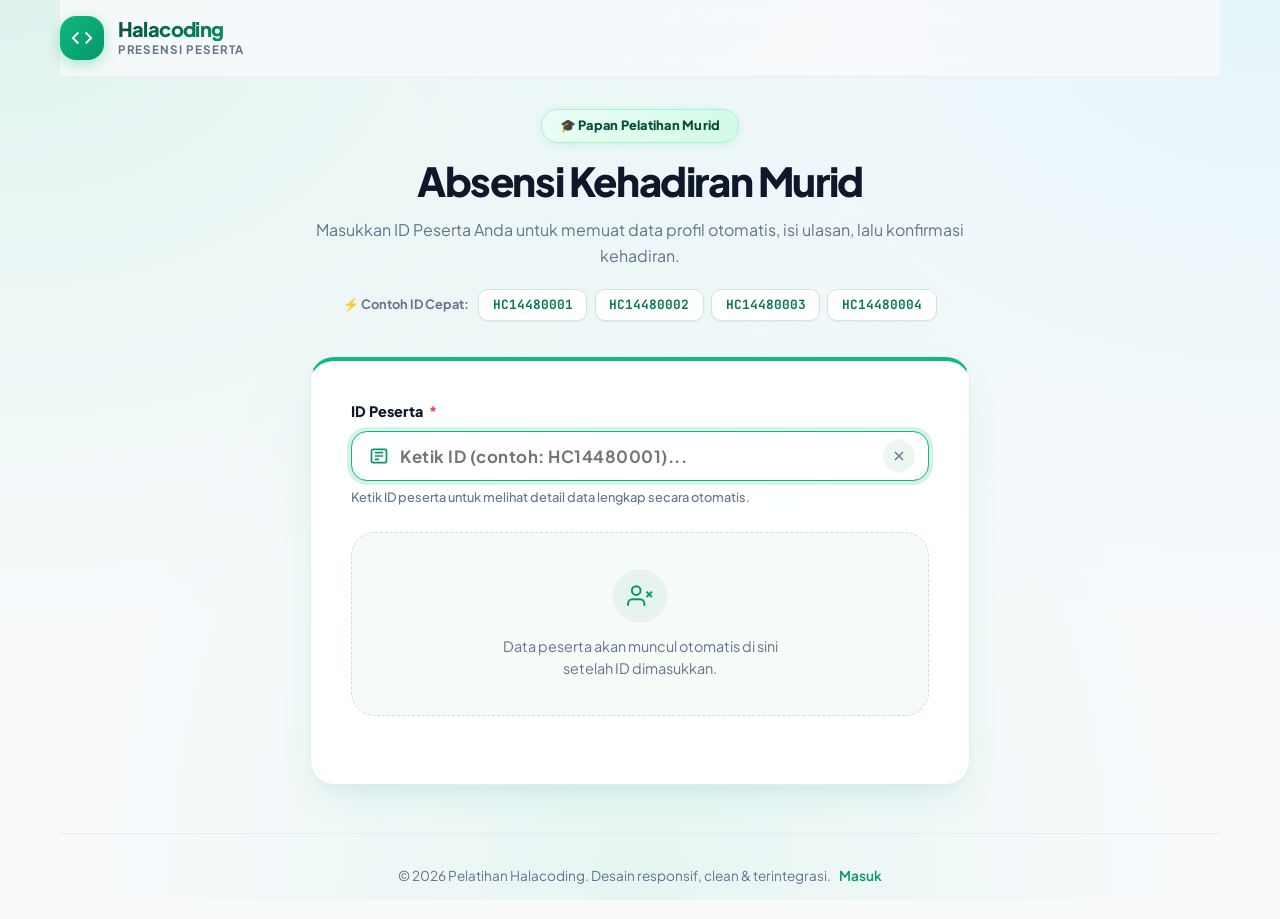
==== commit 613b9607: "murid22" ====
--- a/halacoding/index.html
+++ b/halacoding/index.html
@@ -43,7 +43,7 @@
       <!-- ================= VIEW 1: ROLE PESERTA ================= -->
       <section id="viewPeserta" class="view-section active">
         <div class="section-hero">
-          <div class="hero-badge">🎓 Papan Pelatihan Halacoding</div>
+          <div class="hero-badge">🎓 Papan Pelatihan Murid</div>
           <h1 class="hero-title">Absensi Kehadiran Murid</h1>
           <p class="hero-desc">Masukkan ID Peserta Anda untuk memuat data profil otomatis, isi ulasan, lalu konfirmasi
             kehadiran.</p>
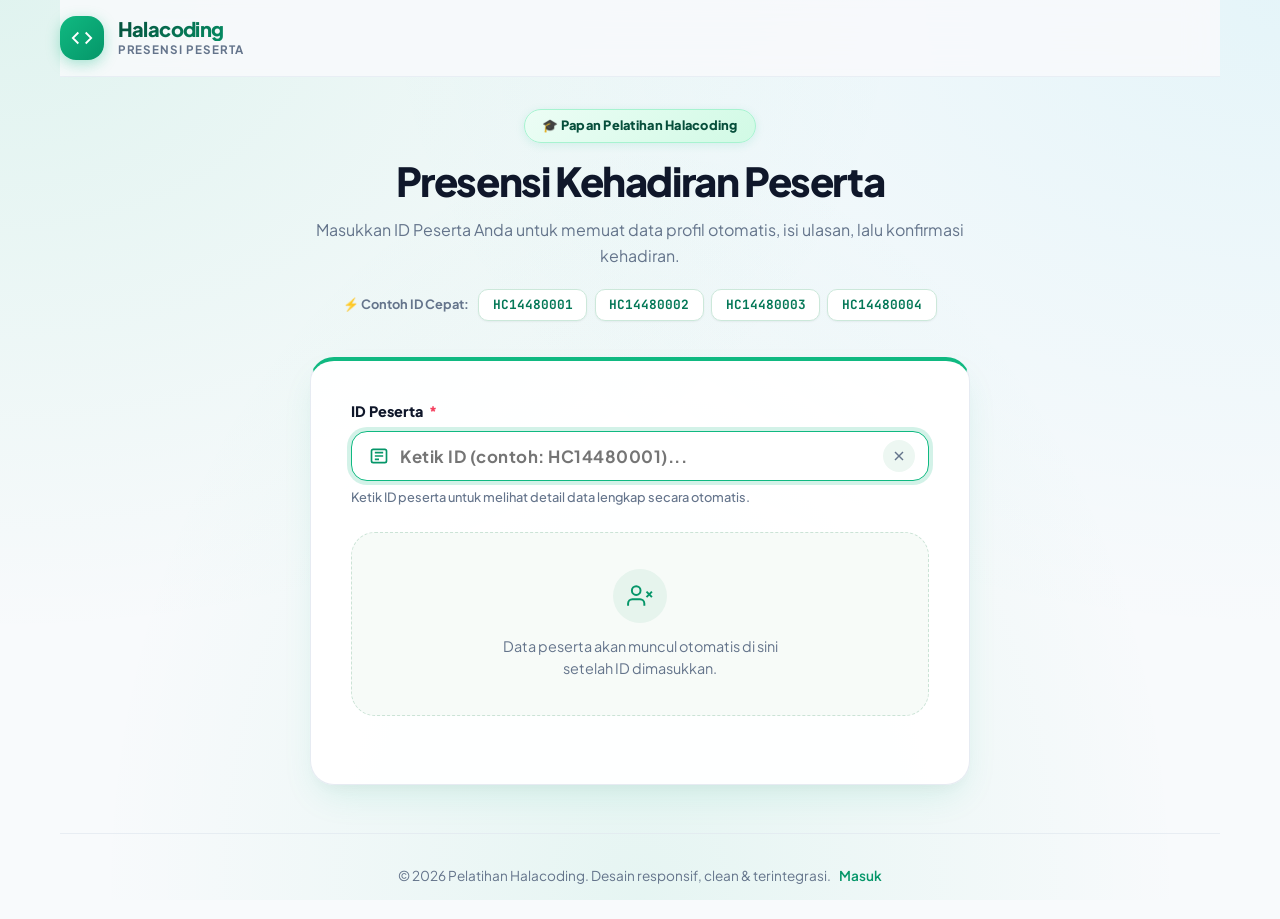
==== commit 8ef4d920: "peserta" ====
--- a/halacoding/index.html
+++ b/halacoding/index.html
@@ -4,7 +4,7 @@
 <head>
   <meta charset="UTF-8">
   <meta name="viewport" content="width=device-width, initial-scale=1.0">
-  <title>Absensi Kehadiran Murid</title>
+  <title>Presensi Kehadiran Peserta</title>
   <meta name="description" content="Sistem Presensi Pelatihan Halacoding - Cepat, Akurat, dan Terintegrasi Real-time">
   <link rel="icon" type="image/png" href="logo.png">
   <link rel="preconnect" href="https://fonts.googleapis.com">
@@ -43,8 +43,8 @@
       <!-- ================= VIEW 1: ROLE PESERTA ================= -->
       <section id="viewPeserta" class="view-section active">
         <div class="section-hero">
-          <div class="hero-badge">🎓 Papan Pelatihan Murid</div>
-          <h1 class="hero-title">Absensi Kehadiran Murid</h1>
+          <div class="hero-badge">🎓 Papan Pelatihan Halacoding</div>
+          <h1 class="hero-title">Presensi Kehadiran Peserta</h1>
           <p class="hero-desc">Masukkan ID Peserta Anda untuk memuat data profil otomatis, isi ulasan, lalu konfirmasi
             kehadiran.</p>
 
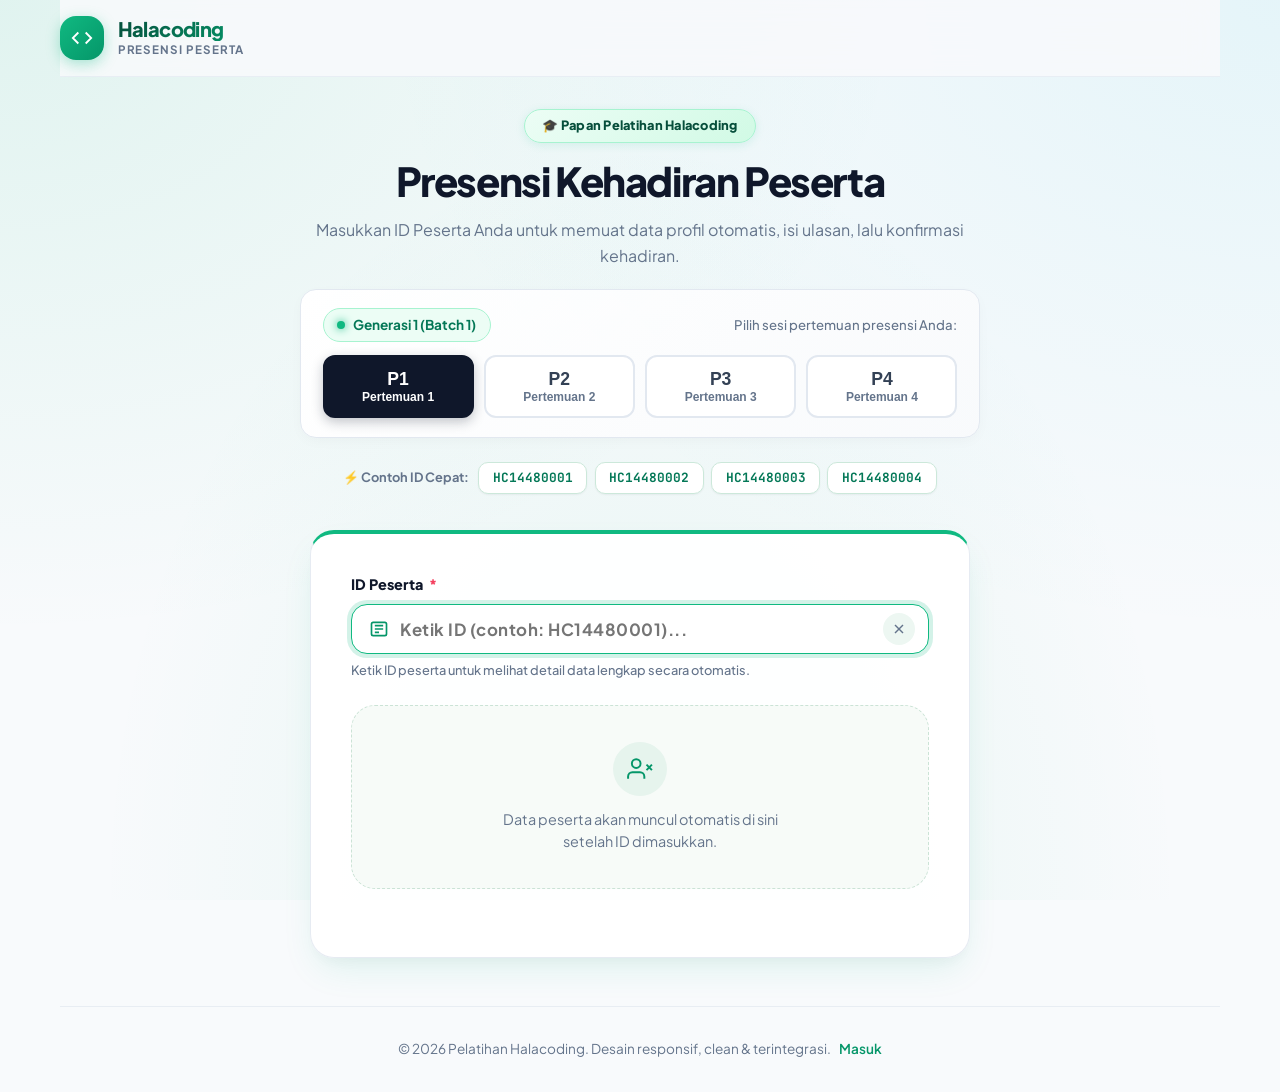
==== commit 75b48be8: "feat: tambah sistem multi-batch dan 4 pertemuan per batch dengan tabel matriks presensi halacoding" ====
--- a/halacoding/index.html
+++ b/halacoding/index.html
@@ -11,7 +11,7 @@
   <link rel="preconnect" href="https://fonts.gstatic.com" crossorigin>
   <link href="https://fonts.googleapis.com/css2?family=Plus+Jakarta+Sans:wght@400;500;600;700;800&display=swap"
     rel="stylesheet">
-  <link rel="stylesheet" href="style.css">
+  <link rel="stylesheet" href="style.css?v=2">
 </head>
 
 <body>
@@ -47,6 +47,35 @@
           <h1 class="hero-title">Presensi Kehadiran Peserta</h1>
           <p class="hero-desc">Masukkan ID Peserta Anda untuk memuat data profil otomatis, isi ulasan, lalu konfirmasi
             kehadiran.</p>
+
+          <!-- Sesi Pelatihan Aktif & Pilihan Pertemuan 1 - 4 -->
+          <div class="session-selector-card">
+            <div class="session-selector-header">
+              <div class="session-batch-badge">
+                <span class="pulse-dot"></span>
+                <span id="activeBatchDisplay">Generasi 1 (Batch 1)</span>
+              </div>
+              <span class="session-hint">Pilih sesi pertemuan presensi Anda:</span>
+            </div>
+            <div class="pertemuan-pills" id="pertemuanPillContainer">
+              <button type="button" class="pertemuan-pill-btn active" id="pillP1" onclick="selectPesertaPertemuan(1)">
+                <span class="pill-num">P1</span>
+                <span class="pill-label">Pertemuan 1</span>
+              </button>
+              <button type="button" class="pertemuan-pill-btn" id="pillP2" onclick="selectPesertaPertemuan(2)">
+                <span class="pill-num">P2</span>
+                <span class="pill-label">Pertemuan 2</span>
+              </button>
+              <button type="button" class="pertemuan-pill-btn" id="pillP3" onclick="selectPesertaPertemuan(3)">
+                <span class="pill-num">P3</span>
+                <span class="pill-label">Pertemuan 3</span>
+              </button>
+              <button type="button" class="pertemuan-pill-btn" id="pillP4" onclick="selectPesertaPertemuan(4)">
+                <span class="pill-num">P4</span>
+                <span class="pill-label">Pertemuan 4</span>
+              </button>
+            </div>
+          </div>
 
           <!-- Quick ID Chips for Easy Mobile Testing -->
           <div class="quick-id-container">
@@ -142,6 +171,43 @@
                   </div>
                 </div>
 
+                <!-- 4 Pertemuan Attendance Tracker for this Participant -->
+                <div class="meeting-tracker-box">
+                  <div class="meeting-tracker-header">
+                    <span class="tracker-title">📅 Status 4 Pertemuan di <strong id="trackerBatchName">Batch 1</strong>:</span>
+                  </div>
+                  <div class="meeting-tracker-grid" id="profileMeetingTracker">
+                    <div class="tracker-item" id="trackerP1">
+                      <span class="tracker-badge-p">P1</span>
+                      <div class="tracker-info">
+                        <span class="tracker-pname">Pertemuan 1</span>
+                        <span class="tracker-pstatus" id="trackerStatusP1">Belum Hadir</span>
+                      </div>
+                    </div>
+                    <div class="tracker-item" id="trackerP2">
+                      <span class="tracker-badge-p">P2</span>
+                      <div class="tracker-info">
+                        <span class="tracker-pname">Pertemuan 2</span>
+                        <span class="tracker-pstatus" id="trackerStatusP2">Belum Hadir</span>
+                      </div>
+                    </div>
+                    <div class="tracker-item" id="trackerP3">
+                      <span class="tracker-badge-p">P3</span>
+                      <div class="tracker-info">
+                        <span class="tracker-pname">Pertemuan 3</span>
+                        <span class="tracker-pstatus" id="trackerStatusP3">Belum Hadir</span>
+                      </div>
+                    </div>
+                    <div class="tracker-item" id="trackerP4">
+                      <span class="tracker-badge-p">P4</span>
+                      <div class="tracker-info">
+                        <span class="tracker-pname">Pertemuan 4</span>
+                        <span class="tracker-pstatus" id="trackerStatusP4">Belum Hadir</span>
+                      </div>
+                    </div>
+                  </div>
+                </div>
+
                 <!-- Warning if already attended -->
                 <div id="alreadyAttendedAlert" class="alert-box alert-warning" style="display: none;">
                   <svg viewBox="0 0 24 24" fill="none" stroke="currentColor" stroke-width="2">
@@ -150,7 +216,7 @@
                     <line x1="12" y1="16" x2="12.01" y2="16"></line>
                   </svg>
                   <div>
-                    <strong>Pemberitahuan:</strong> Peserta ini sudah melakukan presensi hari ini pada <span
+                    <strong>Pemberitahuan:</strong> Peserta ini sudah melakukan presensi <span id="prevAttendedPertemuanLabel">Pertemuan 1</span> pada <span
                       id="prevAttendedTime">-</span>. Anda dapat memperbarui kritik & saran jika diperlukan.
                   </div>
                 </div>
@@ -194,7 +260,7 @@
                     <path d="M22 11.08V12a10 10 0 1 1-5.93-9.14"></path>
                     <polyline points="22 4 12 14.01 9 11.01"></polyline>
                   </svg>
-                  <span>Konfirmasi Presensi Sekarang</span>
+                  <span id="btnSubmitPresensiText">Konfirmasi Presensi Pertemuan 1</span>
                 </button>
               </div>
             </div>
@@ -356,6 +422,43 @@
           </div>
         </div>
 
+        <!-- Active Session Settings Panel for Admin -->
+        <div class="card session-settings-bar">
+          <div class="session-settings-left">
+            <div class="session-control-title">
+              <svg viewBox="0 0 24 24" fill="none" stroke="currentColor" stroke-width="2" width="18" height="18">
+                <circle cx="12" cy="12" r="10"></circle>
+                <polyline points="12 6 12 12 16 14"></polyline>
+              </svg>
+              <span>Atur Sesi Aktif Pelatihan:</span>
+            </div>
+            <div class="session-inputs-wrap">
+              <div class="session-input-item">
+                <label for="adminActiveBatchSelect">Batch:</label>
+                <select id="adminActiveBatchSelect" onchange="handleAdminActiveSessionChange()">
+                  <option value="Batch 1">Batch 1</option>
+                </select>
+                <button type="button" class="btn-xs-action" onclick="promptAddNewBatch()" title="Tambah Batch Baru">+ Batch</button>
+              </div>
+              <div class="session-input-item">
+                <label>Pertemuan Aktif Hari Ini:</label>
+                <div class="admin-pertemuan-toggle" id="adminPertemuanToggle">
+                  <button type="button" class="admin-p-btn active" data-p="1" onclick="setAdminActivePertemuan(1)">P1</button>
+                  <button type="button" class="admin-p-btn" data-p="2" onclick="setAdminActivePertemuan(2)">P2</button>
+                  <button type="button" class="admin-p-btn" data-p="3" onclick="setAdminActivePertemuan(3)">P3</button>
+                  <button type="button" class="admin-p-btn" data-p="4" onclick="setAdminActivePertemuan(4)">P4</button>
+                </div>
+              </div>
+            </div>
+          </div>
+          <div class="session-settings-right">
+            <div class="session-badge-active">
+              <span class="pulse-dot"></span>
+              <span>Sesi Aktif: <strong id="adminCurrentActiveSessionBadge">Batch 1 • Pertemuan 1</strong></span>
+            </div>
+          </div>
+        </div>
+
         <!-- Metric Stat Cards -->
         <div class="stats-grid">
           <div class="stat-card">
@@ -428,13 +531,27 @@
             </div>
 
             <div class="filter-controls">
+              <!-- Filter Batch -->
+              <select id="filterBatch" onchange="renderAdminTable()">
+                <option value="all">Semua Batch</option>
+                <option value="Batch 1" selected>Batch 1</option>
+              </select>
+
+              <!-- Filter Pertemuan / Matriks 4 Pertemuan -->
+              <select id="filterPertemuan" onchange="renderAdminTable()">
+                <option value="matrix" selected>📊 Matriks 4 Pertemuan (P1 - P4)</option>
+                <option value="1">Pertemuan 1</option>
+                <option value="2">Pertemuan 2</option>
+                <option value="3">Pertemuan 3</option>
+                <option value="4">Pertemuan 4</option>
+                <option value="all">Semua Riwayat (List)</option>
+              </select>
+
               <select id="filterTrack" onchange="renderAdminTable()">
                 <option value="ALL">Semua Kelas / Track</option>
-                <option value="Fullstack Web (React & Node)">Fullstack Web</option>
-                <option value="Python & AI Engineering">Python & AI</option>
-                <option value="Mobile App (Flutter)">Mobile Flutter</option>
-                <option value="UI/UX & Product Design">UI/UX Design</option>
-                <option value="Cloud & DevOps">Cloud & DevOps</option>
+                <option value="Web Programing Dasar">Web Programing Dasar</option>
+                <option value="Fullstack Web Developer">Fullstack Web Developer</option>
+                <option value="Mobile App Development">Mobile App Development</option>
               </select>
 
               <select id="filterStatus" onchange="renderAdminTable()">
@@ -448,7 +565,7 @@
           <!-- Attendance Table Responsive -->
           <div class="table-responsive">
             <table class="data-table">
-              <thead>
+              <thead id="adminTableHead">
                 <tr>
                   <th>No</th>
                   <th>ID Peserta</th>
@@ -550,6 +667,19 @@
             <div class="pass-divider"></div>
 
             <div class="pass-row">
+              <div class="pass-col">
+                <span class="pass-label">SESI PELATIHAN</span>
+                <strong class="pass-val text-brand" id="modalBatchPertemuan">Batch 1 • Pertemuan 1</strong>
+              </div>
+              <div class="pass-col">
+                <span class="pass-label">TOTAL KEHADIRAN</span>
+                <span class="pass-id-badge" id="modalProgressHadir">1 / 4 Sesi</span>
+              </div>
+            </div>
+
+            <div class="pass-divider"></div>
+
+            <div class="pass-row">
               <div class="pass-col full-width">
                 <span class="pass-label">PROGRAM KELAS</span>
                 <strong class="pass-val highlight-val" id="modalPesertaTrack">-</strong>
@@ -592,7 +722,7 @@
             <svg viewBox="0 0 24 24" fill="none" stroke="currentColor" stroke-width="2.5">
               <polyline points="20 6 9 17 4 12"></polyline>
             </svg>
-            <span>Selesai & Tutup</span>
+            <span>Selesai</span>
           </button>
 
           <button type="button" class="btn-secondary btn-block btn-copy-proof" onclick="copyAttendanceProof()">
@@ -600,7 +730,7 @@
               <rect x="9" y="9" width="13" height="13" rx="2" ry="2"></rect>
               <path d="M5 15H4a2 2 0 0 1-2-2V4a2 2 0 0 1 2-2h9a2 2 0 0 1 2 2v1"></path>
             </svg>
-            <span>Salin Bukti Presensi (WhatsApp)</span>
+            <span>Kirim Bukti Presensi (WhatsApp)</span>
           </button>
 
           <button type="button" class="btn-link-rekap" onclick="goToAdminRekap()">
@@ -835,7 +965,7 @@
   <script src="xlsx.full.min.js"></script>
   <!-- Data Master Peserta (Tersimpan Langsung di Kode) -->
   <script src="data-peserta.js"></script>
-  <script src="app.js"></script>
+  <script src="app.js?v=2"></script>
 </body>
 
 </html>
--- a/halacoding/style.css
+++ b/halacoding/style.css
@@ -2704,3 +2704,371 @@
     padding: 0.85rem 0.95rem;
   }
 }
+
+/* ========================================================
+   BATCH & 4 PERTEMUAN SYSTEM STYLES
+   ======================================================== */
+.session-selector-card {
+  background: linear-gradient(135deg, rgba(255, 255, 255, 0.95), rgba(248, 250, 252, 0.95));
+  border: 1px solid #e2e8f0;
+  border-radius: 16px;
+  padding: 1.15rem 1.35rem;
+  margin: 1.25rem 0 1.5rem 0;
+  box-shadow: 0 4px 15px -3px rgba(0, 0, 0, 0.04);
+  display: flex;
+  flex-direction: column;
+  gap: 0.85rem;
+}
+
+.session-selector-header {
+  display: flex;
+  align-items: center;
+  justify-content: space-between;
+  flex-wrap: wrap;
+  gap: 0.5rem;
+}
+
+.session-batch-badge {
+  display: inline-flex;
+  align-items: center;
+  gap: 0.5rem;
+  background: #ecfdf5;
+  color: #047857;
+  font-weight: 700;
+  font-size: 0.85rem;
+  padding: 0.35rem 0.85rem;
+  border-radius: 9999px;
+  border: 1px solid #a7f3d0;
+}
+
+.session-hint {
+  font-size: 0.825rem;
+  color: #64748b;
+  font-weight: 500;
+}
+
+.pertemuan-pills {
+  display: grid;
+  grid-template-columns: repeat(4, 1fr);
+  gap: 0.65rem;
+}
+
+.pertemuan-pill-btn {
+  display: flex;
+  flex-direction: column;
+  align-items: center;
+  justify-content: center;
+  padding: 0.75rem 0.5rem;
+  background: #ffffff;
+  border: 2px solid #e2e8f0;
+  border-radius: 12px;
+  cursor: pointer;
+  transition: all 0.2s ease;
+  user-select: none;
+}
+
+.pertemuan-pill-btn .pill-num {
+  font-size: 1.1rem;
+  font-weight: 800;
+  color: #334155;
+  line-height: 1.2;
+}
+
+.pertemuan-pill-btn .pill-label {
+  font-size: 0.75rem;
+  color: #64748b;
+  font-weight: 600;
+}
+
+.pertemuan-pill-btn:hover {
+  border-color: #cbd5e1;
+  background: #f8fafc;
+  transform: translateY(-1px);
+}
+
+.pertemuan-pill-btn.active {
+  background: #0f172a;
+  border-color: #0f172a;
+  color: #ffffff;
+  box-shadow: 0 4px 12px rgba(15, 23, 42, 0.25);
+}
+
+.pertemuan-pill-btn.active .pill-num,
+.pertemuan-pill-btn.active .pill-label {
+  color: #ffffff;
+}
+
+/* 4-Meeting Participant Attendance Tracker */
+.meeting-tracker-box {
+  margin: 1.25rem 0;
+  padding: 1rem 1.15rem;
+  background: #f8fafc;
+  border: 1px solid #e2e8f0;
+  border-radius: 12px;
+}
+
+.meeting-tracker-header {
+  font-size: 0.825rem;
+  font-weight: 600;
+  color: #475569;
+  margin-bottom: 0.65rem;
+}
+
+.meeting-tracker-grid {
+  display: grid;
+  grid-template-columns: repeat(4, 1fr);
+  gap: 0.5rem;
+}
+
+.tracker-item {
+  display: flex;
+  flex-direction: column;
+  align-items: center;
+  padding: 0.6rem 0.35rem;
+  border-radius: 10px;
+  background: #ffffff;
+  border: 1px solid #e2e8f0;
+  text-align: center;
+  transition: all 0.2s ease;
+}
+
+.tracker-badge-p {
+  font-weight: 800;
+  font-size: 0.85rem;
+  color: #334155;
+}
+
+.tracker-info {
+  display: flex;
+  flex-direction: column;
+  margin-top: 0.2rem;
+}
+
+.tracker-pname {
+  font-size: 0.7rem;
+  color: #64748b;
+}
+
+.tracker-pstatus {
+  font-size: 0.7rem;
+  font-weight: 700;
+  margin-top: 0.2rem;
+}
+
+.tracker-item.attended {
+  background: #f0fdf4;
+  border-color: #86efac;
+}
+
+.tracker-item.attended .tracker-badge-p {
+  color: #166534;
+}
+
+.tracker-item.attended .tracker-pstatus {
+  color: #16a34a;
+}
+
+.tracker-item.pending {
+  background: #fffbeb;
+  border-color: #fde68a;
+}
+
+.tracker-item.pending .tracker-badge-p {
+  color: #92400e;
+}
+
+.tracker-item.pending .tracker-pstatus {
+  color: #d97706;
+}
+
+/* Admin Active Session Bar */
+.session-settings-bar {
+  background: #ffffff;
+  border: 1px solid #e2e8f0;
+  border-radius: 14px;
+  padding: 1rem 1.35rem;
+  margin-bottom: 1.5rem;
+  display: flex;
+  align-items: center;
+  justify-content: space-between;
+  flex-wrap: wrap;
+  gap: 1rem;
+}
+
+.session-settings-left {
+  display: flex;
+  align-items: center;
+  flex-wrap: wrap;
+  gap: 1.25rem;
+}
+
+.session-control-title {
+  display: flex;
+  align-items: center;
+  gap: 0.5rem;
+  font-size: 0.875rem;
+  font-weight: 700;
+  color: #1e293b;
+}
+
+.session-inputs-wrap {
+  display: flex;
+  align-items: center;
+  flex-wrap: wrap;
+  gap: 1rem;
+}
+
+.session-input-item {
+  display: flex;
+  align-items: center;
+  gap: 0.5rem;
+  font-size: 0.825rem;
+  font-weight: 600;
+  color: #475569;
+}
+
+.session-input-item select {
+  padding: 0.35rem 0.75rem;
+  border: 1px solid #cbd5e1;
+  border-radius: 8px;
+  font-size: 0.825rem;
+  font-weight: 600;
+  background: #f8fafc;
+  color: #1e293b;
+}
+
+.btn-xs-action {
+  padding: 0.35rem 0.65rem;
+  font-size: 0.75rem;
+  font-weight: 600;
+  border-radius: 6px;
+  background: #e2e8f0;
+  color: #334155;
+  border: none;
+  cursor: pointer;
+  transition: all 0.15s ease;
+}
+
+.btn-xs-action:hover {
+  background: #cbd5e1;
+}
+
+.admin-pertemuan-toggle {
+  display: inline-flex;
+  background: #f1f5f9;
+  padding: 2px;
+  border-radius: 8px;
+  gap: 2px;
+}
+
+.admin-p-btn {
+  padding: 0.3rem 0.65rem;
+  font-size: 0.75rem;
+  font-weight: 700;
+  border-radius: 6px;
+  border: none;
+  background: transparent;
+  color: #64748b;
+  cursor: pointer;
+  transition: all 0.15s ease;
+}
+
+.admin-p-btn.active {
+  background: #0f172a;
+  color: #ffffff;
+  box-shadow: 0 1px 3px rgba(0,0,0,0.1);
+}
+
+.session-badge-active {
+  display: inline-flex;
+  align-items: center;
+  gap: 0.5rem;
+  background: #eff6ff;
+  border: 1px solid #bfdbfe;
+  color: #1e40af;
+  padding: 0.4rem 0.85rem;
+  border-radius: 9999px;
+  font-size: 0.825rem;
+}
+
+/* Matrix Table Pills */
+.matrix-pill {
+  display: inline-flex;
+  align-items: center;
+  justify-content: center;
+  gap: 0.3rem;
+  padding: 0.28rem 0.65rem;
+  border-radius: 9999px;
+  font-size: 0.75rem;
+  font-weight: 700;
+  text-decoration: none;
+  white-space: nowrap;
+}
+
+.matrix-pill.attended {
+  background: #dcfce7;
+  color: #15803d;
+  border: 1px solid #bbf7d0;
+  cursor: pointer;
+}
+
+.matrix-pill.attended:hover {
+  background: #bbf7d0;
+}
+
+.matrix-pill.absent {
+  background: #f1f5f9;
+  color: #94a3b8;
+  border: 1px dashed #cbd5e1;
+  min-width: 32px;
+  cursor: pointer;
+}
+
+.matrix-pill.absent:hover {
+  background: #e2e8f0;
+  color: #475569;
+}
+
+.matrix-total-badge {
+  display: inline-flex;
+  flex-direction: column;
+  gap: 2px;
+}
+
+.matrix-total-num {
+  font-weight: 800;
+  font-size: 0.85rem;
+  color: #0f172a;
+}
+
+.matrix-progress-track {
+  width: 60px;
+  height: 5px;
+  background: #e2e8f0;
+  border-radius: 9999px;
+  overflow: hidden;
+}
+
+.matrix-progress-fill {
+  height: 100%;
+  background: #10b981;
+  border-radius: 9999px;
+}
+
+@media (max-width: 640px) {
+  .pertemuan-pills {
+    grid-template-columns: repeat(2, 1fr);
+  }
+  .meeting-tracker-grid {
+    grid-template-columns: repeat(2, 1fr);
+  }
+  .session-settings-bar {
+    flex-direction: column;
+    align-items: flex-start;
+  }
+  .session-settings-left {
+    width: 100%;
+    flex-direction: column;
+    align-items: flex-start;
+  }
+}
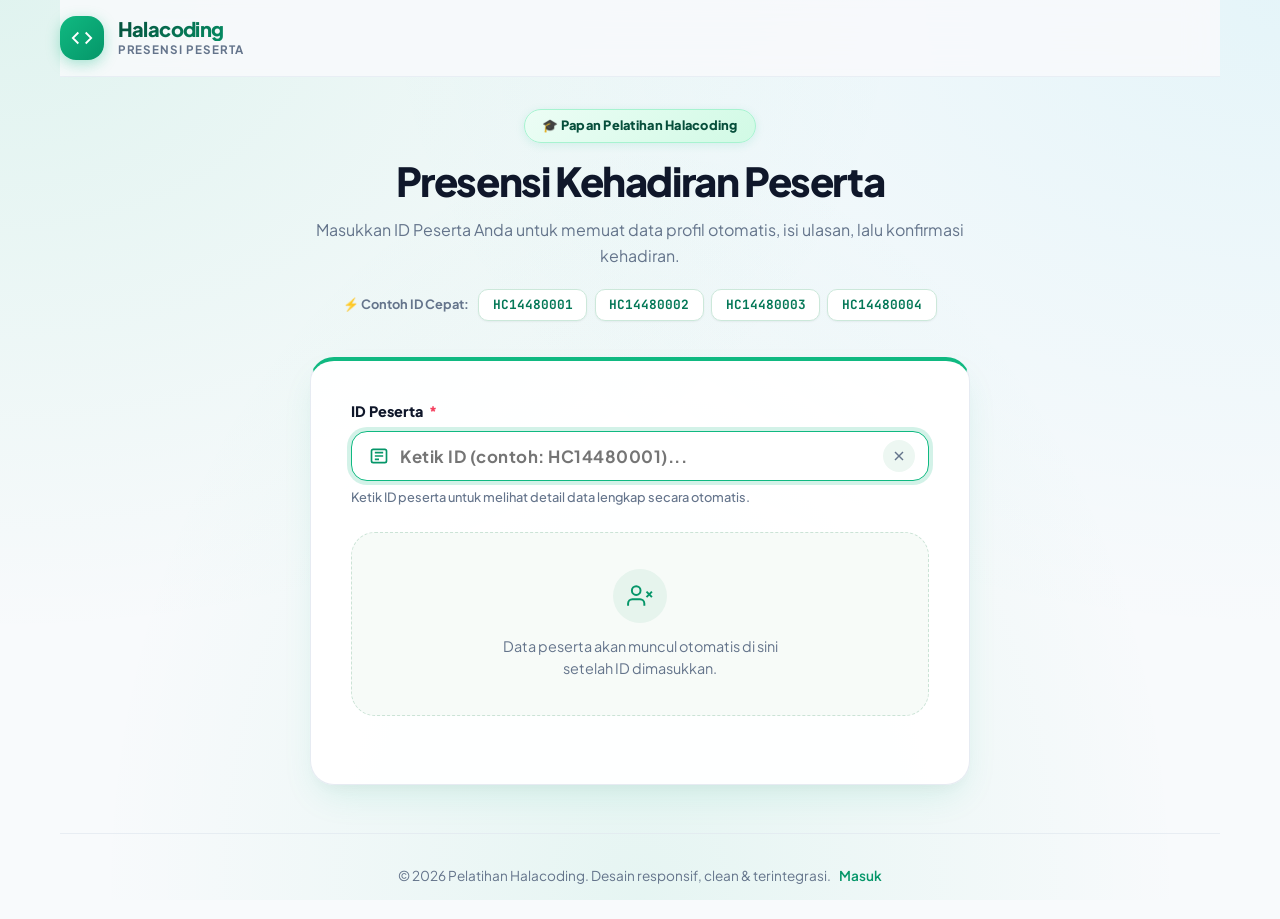
==== commit e876bc85: "refactor: pindahkan pilihan pertemuan ke dalam kartu profil setelah ID peserta dimasukkan" ====
--- a/halacoding/index.html
+++ b/halacoding/index.html
@@ -47,35 +47,6 @@
           <h1 class="hero-title">Presensi Kehadiran Peserta</h1>
           <p class="hero-desc">Masukkan ID Peserta Anda untuk memuat data profil otomatis, isi ulasan, lalu konfirmasi
             kehadiran.</p>
-
-          <!-- Sesi Pelatihan Aktif & Pilihan Pertemuan 1 - 4 -->
-          <div class="session-selector-card">
-            <div class="session-selector-header">
-              <div class="session-batch-badge">
-                <span class="pulse-dot"></span>
-                <span id="activeBatchDisplay">Generasi 1 (Batch 1)</span>
-              </div>
-              <span class="session-hint">Pilih sesi pertemuan presensi Anda:</span>
-            </div>
-            <div class="pertemuan-pills" id="pertemuanPillContainer">
-              <button type="button" class="pertemuan-pill-btn active" id="pillP1" onclick="selectPesertaPertemuan(1)">
-                <span class="pill-num">P1</span>
-                <span class="pill-label">Pertemuan 1</span>
-              </button>
-              <button type="button" class="pertemuan-pill-btn" id="pillP2" onclick="selectPesertaPertemuan(2)">
-                <span class="pill-num">P2</span>
-                <span class="pill-label">Pertemuan 2</span>
-              </button>
-              <button type="button" class="pertemuan-pill-btn" id="pillP3" onclick="selectPesertaPertemuan(3)">
-                <span class="pill-num">P3</span>
-                <span class="pill-label">Pertemuan 3</span>
-              </button>
-              <button type="button" class="pertemuan-pill-btn" id="pillP4" onclick="selectPesertaPertemuan(4)">
-                <span class="pill-num">P4</span>
-                <span class="pill-label">Pertemuan 4</span>
-              </button>
-            </div>
-          </div>
 
           <!-- Quick ID Chips for Easy Mobile Testing -->
           <div class="quick-id-container">
@@ -208,6 +179,35 @@
                   </div>
                 </div>
 
+                <!-- Pemilihan Sesi Pertemuan (Muncul Setelah ID Dimasukkan) -->
+                <div class="session-selector-card">
+                  <div class="session-selector-header">
+                    <div class="session-batch-badge">
+                      <span class="pulse-dot"></span>
+                      <span id="activeBatchDisplay">Generasi 1 (Batch 1)</span>
+                    </div>
+                    <span class="session-hint">Pilih sesi pertemuan presensi Anda:</span>
+                  </div>
+                  <div class="pertemuan-pills" id="pertemuanPillContainer">
+                    <button type="button" class="pertemuan-pill-btn active" id="pillP1" onclick="selectPesertaPertemuan(1)">
+                      <span class="pill-num">P1</span>
+                      <span class="pill-label">Pertemuan 1</span>
+                    </button>
+                    <button type="button" class="pertemuan-pill-btn" id="pillP2" onclick="selectPesertaPertemuan(2)">
+                      <span class="pill-num">P2</span>
+                      <span class="pill-label">Pertemuan 2</span>
+                    </button>
+                    <button type="button" class="pertemuan-pill-btn" id="pillP3" onclick="selectPesertaPertemuan(3)">
+                      <span class="pill-num">P3</span>
+                      <span class="pill-label">Pertemuan 3</span>
+                    </button>
+                    <button type="button" class="pertemuan-pill-btn" id="pillP4" onclick="selectPesertaPertemuan(4)">
+                      <span class="pill-num">P4</span>
+                      <span class="pill-label">Pertemuan 4</span>
+                    </button>
+                  </div>
+                </div>
+
                 <!-- Warning if already attended -->
                 <div id="alreadyAttendedAlert" class="alert-box alert-warning" style="display: none;">
                   <svg viewBox="0 0 24 24" fill="none" stroke="currentColor" stroke-width="2">
